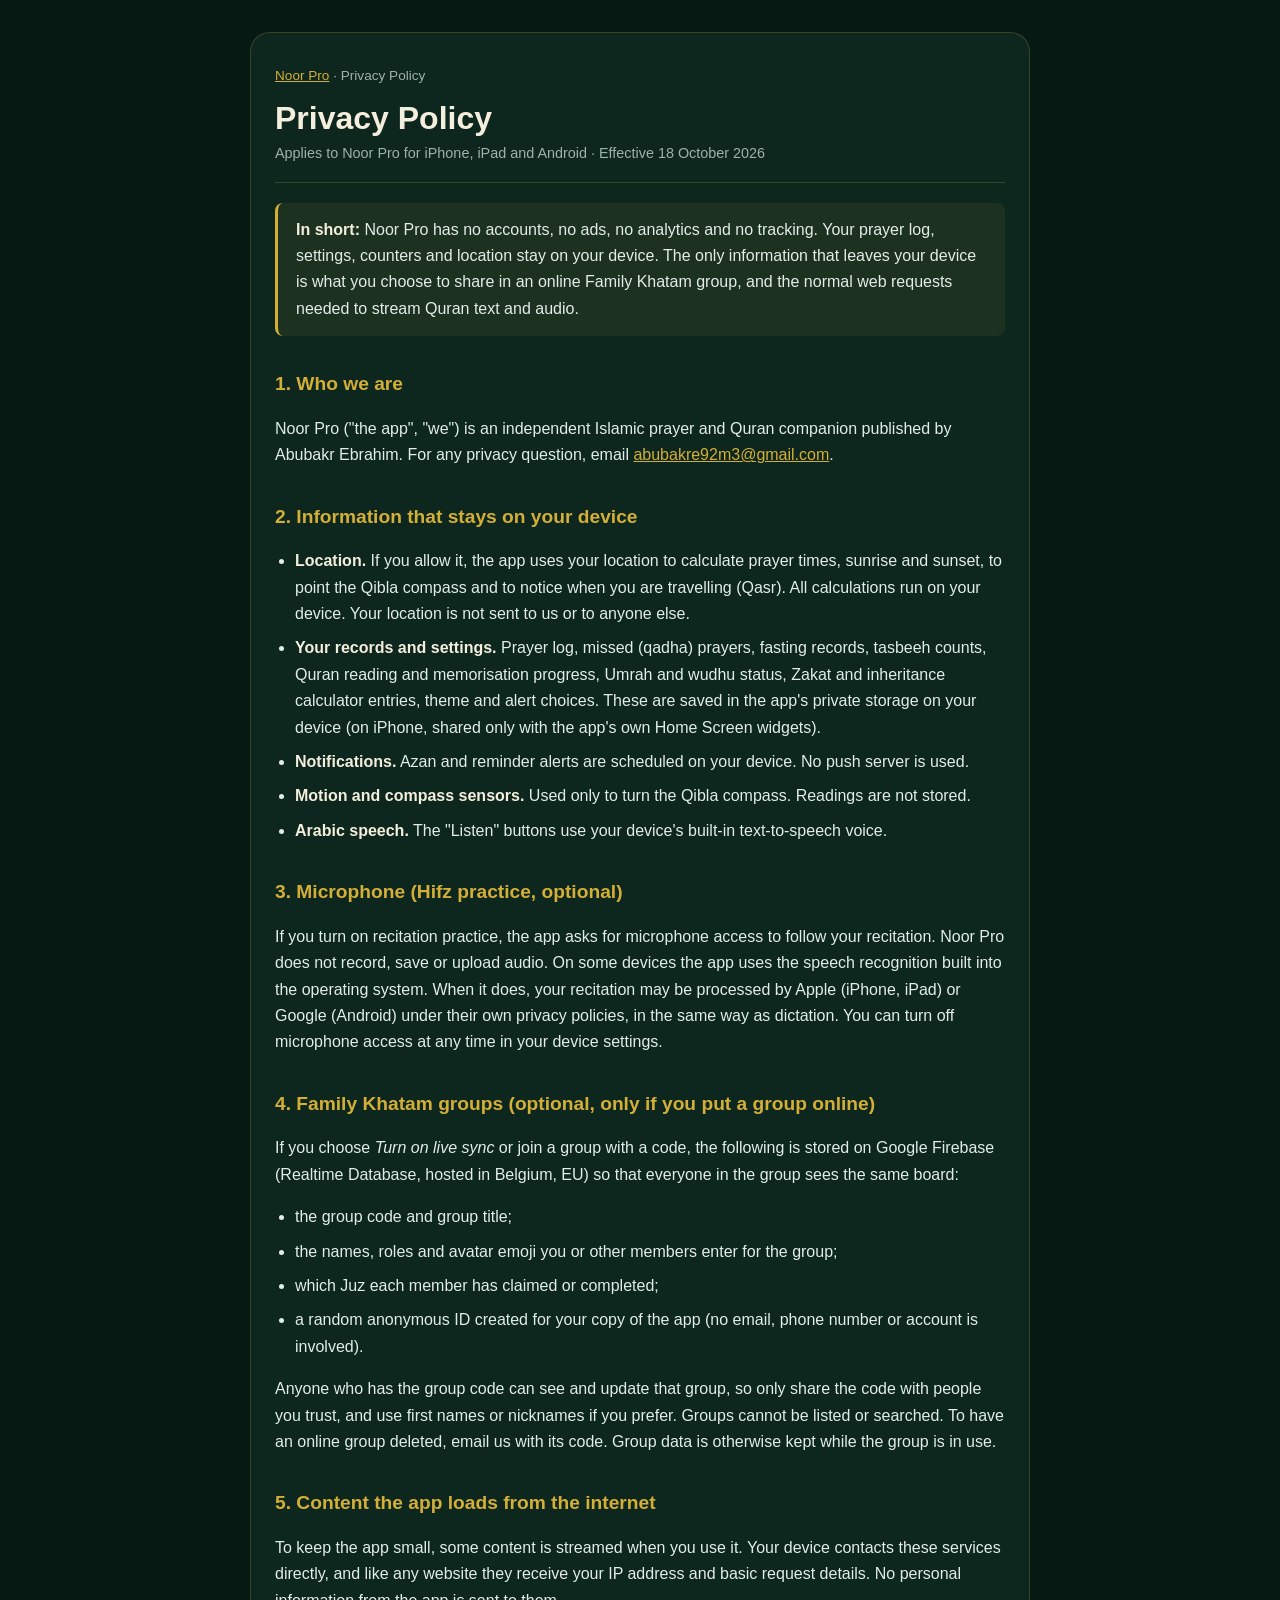
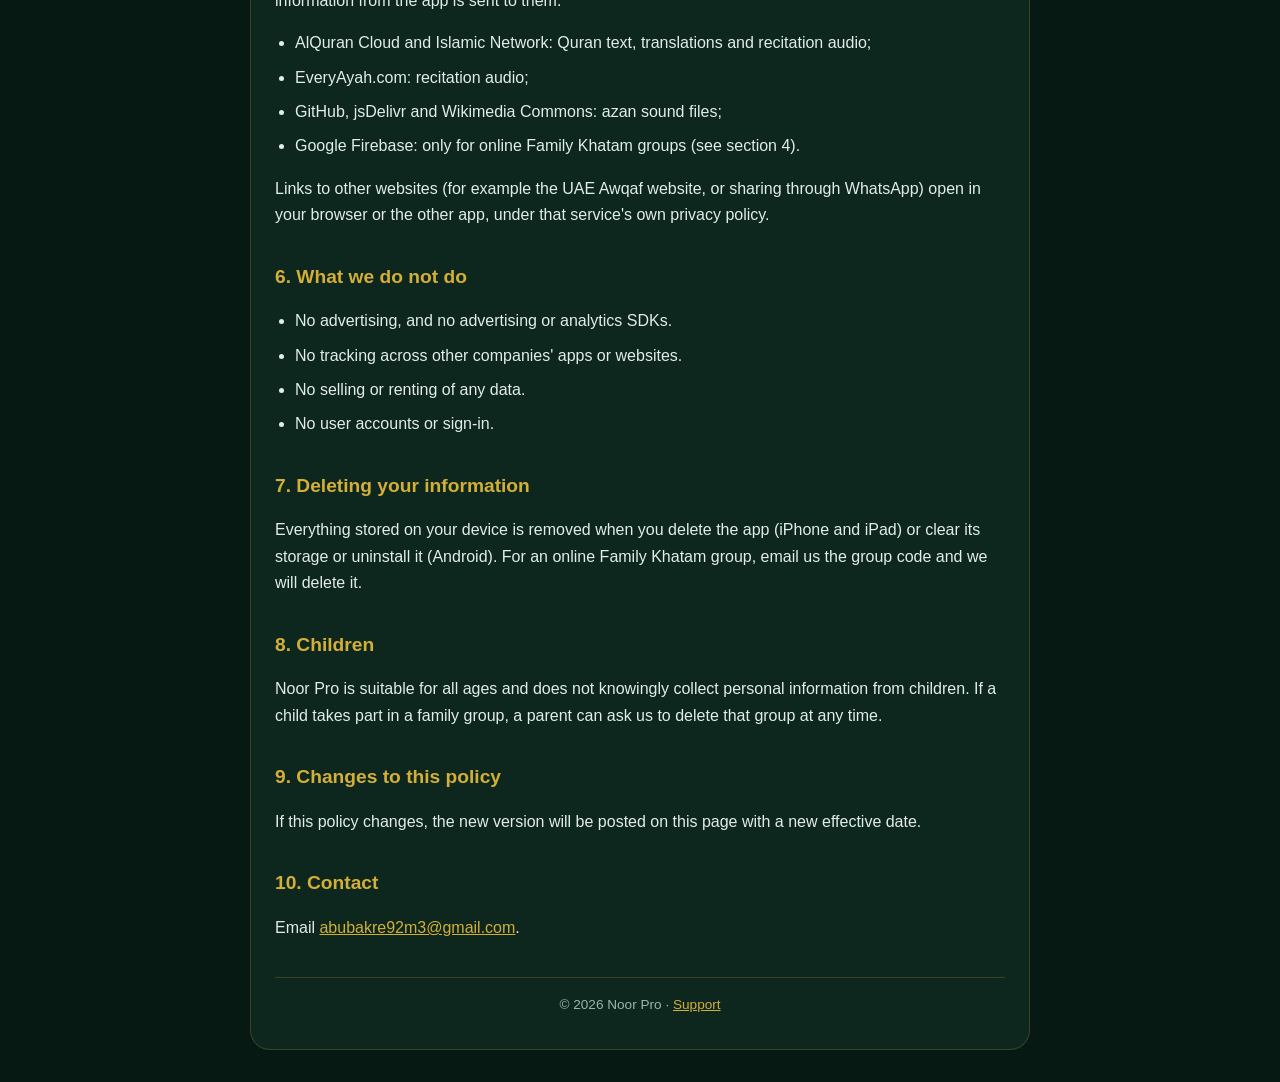
==== privacy.html @ ffade481 "Noor Pro support page and privacy policy" ====
<!DOCTYPE html>
<html lang="en">
<head>
  <meta charset="UTF-8">
  <meta name="viewport" content="width=device-width, initial-scale=1.0">
  <title>Privacy Policy · Noor Pro</title>
  <meta name="description" content="How the Noor Pro app for iPhone, iPad and Android handles your information.">
  <link rel="stylesheet" href="style.css">
</head>
<body>
  <main class="container">
    <p class="crumbs"><a href="./">Noor Pro</a> · Privacy Policy</p>
    <h1>Privacy Policy</h1>
    <p class="meta">Applies to Noor Pro for iPhone, iPad and Android · Effective 18 October 2026</p>

    <div class="highlight">
      <strong>In short:</strong> Noor Pro has no accounts, no ads, no analytics and no tracking. Your prayer log, settings,
      counters and location stay on your device. The only information that leaves your device is what you choose to
      share in an online Family Khatam group, and the normal web requests needed to stream Quran text and audio.
    </div>

    <h2>1. Who we are</h2>
    <p>Noor Pro ("the app", "we") is an independent Islamic prayer and Quran companion published by Abubakr Ebrahim.
      For any privacy question, email <a href="mailto:abubakre92m3@gmail.com">abubakre92m3@gmail.com</a>.</p>

    <h2>2. Information that stays on your device</h2>
    <ul>
      <li><strong>Location.</strong> If you allow it, the app uses your location to calculate prayer times, sunrise and
        sunset, to point the Qibla compass and to notice when you are travelling (Qasr). All calculations run on your
        device. Your location is not sent to us or to anyone else.</li>
      <li><strong>Your records and settings.</strong> Prayer log, missed (qadha) prayers, fasting records, tasbeeh counts,
        Quran reading and memorisation progress, Umrah and wudhu status, Zakat and inheritance calculator entries, theme
        and alert choices. These are saved in the app's private storage on your device (on iPhone, shared only with the
        app's own Home Screen widgets).</li>
      <li><strong>Notifications.</strong> Azan and reminder alerts are scheduled on your device. No push server is used.</li>
      <li><strong>Motion and compass sensors.</strong> Used only to turn the Qibla compass. Readings are not stored.</li>
      <li><strong>Arabic speech.</strong> The "Listen" buttons use your device's built-in text-to-speech voice.</li>
    </ul>

    <h2>3. Microphone (Hifz practice, optional)</h2>
    <p>If you turn on recitation practice, the app asks for microphone access to follow your recitation. Noor Pro does not
      record, save or upload audio. On some devices the app uses the speech recognition built into the operating system.
      When it does, your recitation may be processed by Apple (iPhone, iPad) or Google (Android) under their own privacy
      policies, in the same way as dictation. You can turn off microphone access at any time in your device settings.</p>

    <h2>4. Family Khatam groups (optional, only if you put a group online)</h2>
    <p>If you choose <em>Turn on live sync</em> or join a group with a code, the following is stored on Google Firebase
      (Realtime Database, hosted in Belgium, EU) so that everyone in the group sees the same board:</p>
    <ul>
      <li>the group code and group title;</li>
      <li>the names, roles and avatar emoji you or other members enter for the group;</li>
      <li>which Juz each member has claimed or completed;</li>
      <li>a random anonymous ID created for your copy of the app (no email, phone number or account is involved).</li>
    </ul>
    <p>Anyone who has the group code can see and update that group, so only share the code with people you trust, and use
      first names or nicknames if you prefer. Groups cannot be listed or searched. To have an online group deleted,
      email us with its code. Group data is otherwise kept while the group is in use.</p>

    <h2>5. Content the app loads from the internet</h2>
    <p>To keep the app small, some content is streamed when you use it. Your device contacts these services directly, and
      like any website they receive your IP address and basic request details. No personal information from the app is
      sent to them.</p>
    <ul>
      <li>AlQuran Cloud and Islamic Network: Quran text, translations and recitation audio;</li>
      <li>EveryAyah.com: recitation audio;</li>
      <li>GitHub, jsDelivr and Wikimedia Commons: azan sound files;</li>
      <li>Google Firebase: only for online Family Khatam groups (see section 4).</li>
    </ul>
    <p>Links to other websites (for example the UAE Awqaf website, or sharing through WhatsApp) open in your browser or the
      other app, under that service's own privacy policy.</p>

    <h2>6. What we do not do</h2>
    <ul>
      <li>No advertising, and no advertising or analytics SDKs.</li>
      <li>No tracking across other companies' apps or websites.</li>
      <li>No selling or renting of any data.</li>
      <li>No user accounts or sign-in.</li>
    </ul>

    <h2>7. Deleting your information</h2>
    <p>Everything stored on your device is removed when you delete the app (iPhone and iPad) or clear its storage or
      uninstall it (Android). For an online Family Khatam group, email us the group code and we will delete it.</p>

    <h2>8. Children</h2>
    <p>Noor Pro is suitable for all ages and does not knowingly collect personal information from children. If a child
      takes part in a family group, a parent can ask us to delete that group at any time.</p>

    <h2>9. Changes to this policy</h2>
    <p>If this policy changes, the new version will be posted on this page with a new effective date.</p>

    <h2>10. Contact</h2>
    <p>Email <a href="mailto:abubakre92m3@gmail.com">abubakre92m3@gmail.com</a>.</p>

    <footer>© 2026 Noor Pro · <a href="./">Support</a></footer>
  </main>
</body>
</html>
---- style.css ----
:root { --bg: #071913; --card: #0d261e; --text: #e2ede8; --muted: #9eb3a9; --gold: #d4af37; --cream: #f4eedd; --line: rgba(212,175,55,.22); }
* { box-sizing: border-box; }
html { -webkit-text-size-adjust: 100%; }
body { margin: 0; padding: 32px 16px; background: var(--bg); color: var(--text);
  font: 16px/1.65 -apple-system, BlinkMacSystemFont, "Segoe UI", Roboto, Helvetica, Arial, sans-serif; }
.container { max-width: 780px; margin: 0 auto; background: var(--card); border: 1px solid var(--line); border-radius: 20px; padding: 32px 24px; }
h1 { margin: 0 0 4px; color: var(--cream); font-size: 2rem; line-height: 1.2; }
h2 { margin: 32px 0 10px; color: var(--gold); font-size: 1.2rem; }
h3 { margin: 20px 0 6px; color: var(--cream); font-size: 1rem; }
p, li { color: var(--text); }
ul { padding-left: 20px; }
li { margin-bottom: 8px; }
a { color: var(--gold); }
strong { color: var(--cream); }
.meta { color: var(--muted); margin: 0 0 20px; padding-bottom: 16px; border-bottom: 1px solid var(--line); font-size: .9rem; }
.crumbs { color: var(--muted); font-size: .85rem; margin: 0 0 12px; }
.highlight { background: rgba(212,175,55,.08); border-left: 3px solid var(--gold); padding: 14px 18px; border-radius: 8px; margin: 20px 0; }
footer { margin-top: 36px; padding-top: 16px; border-top: 1px solid var(--line); color: var(--muted); font-size: .85rem; text-align: center; }
@media (max-width: 480px) { .container { padding: 24px 16px; } h1 { font-size: 1.6rem; } }
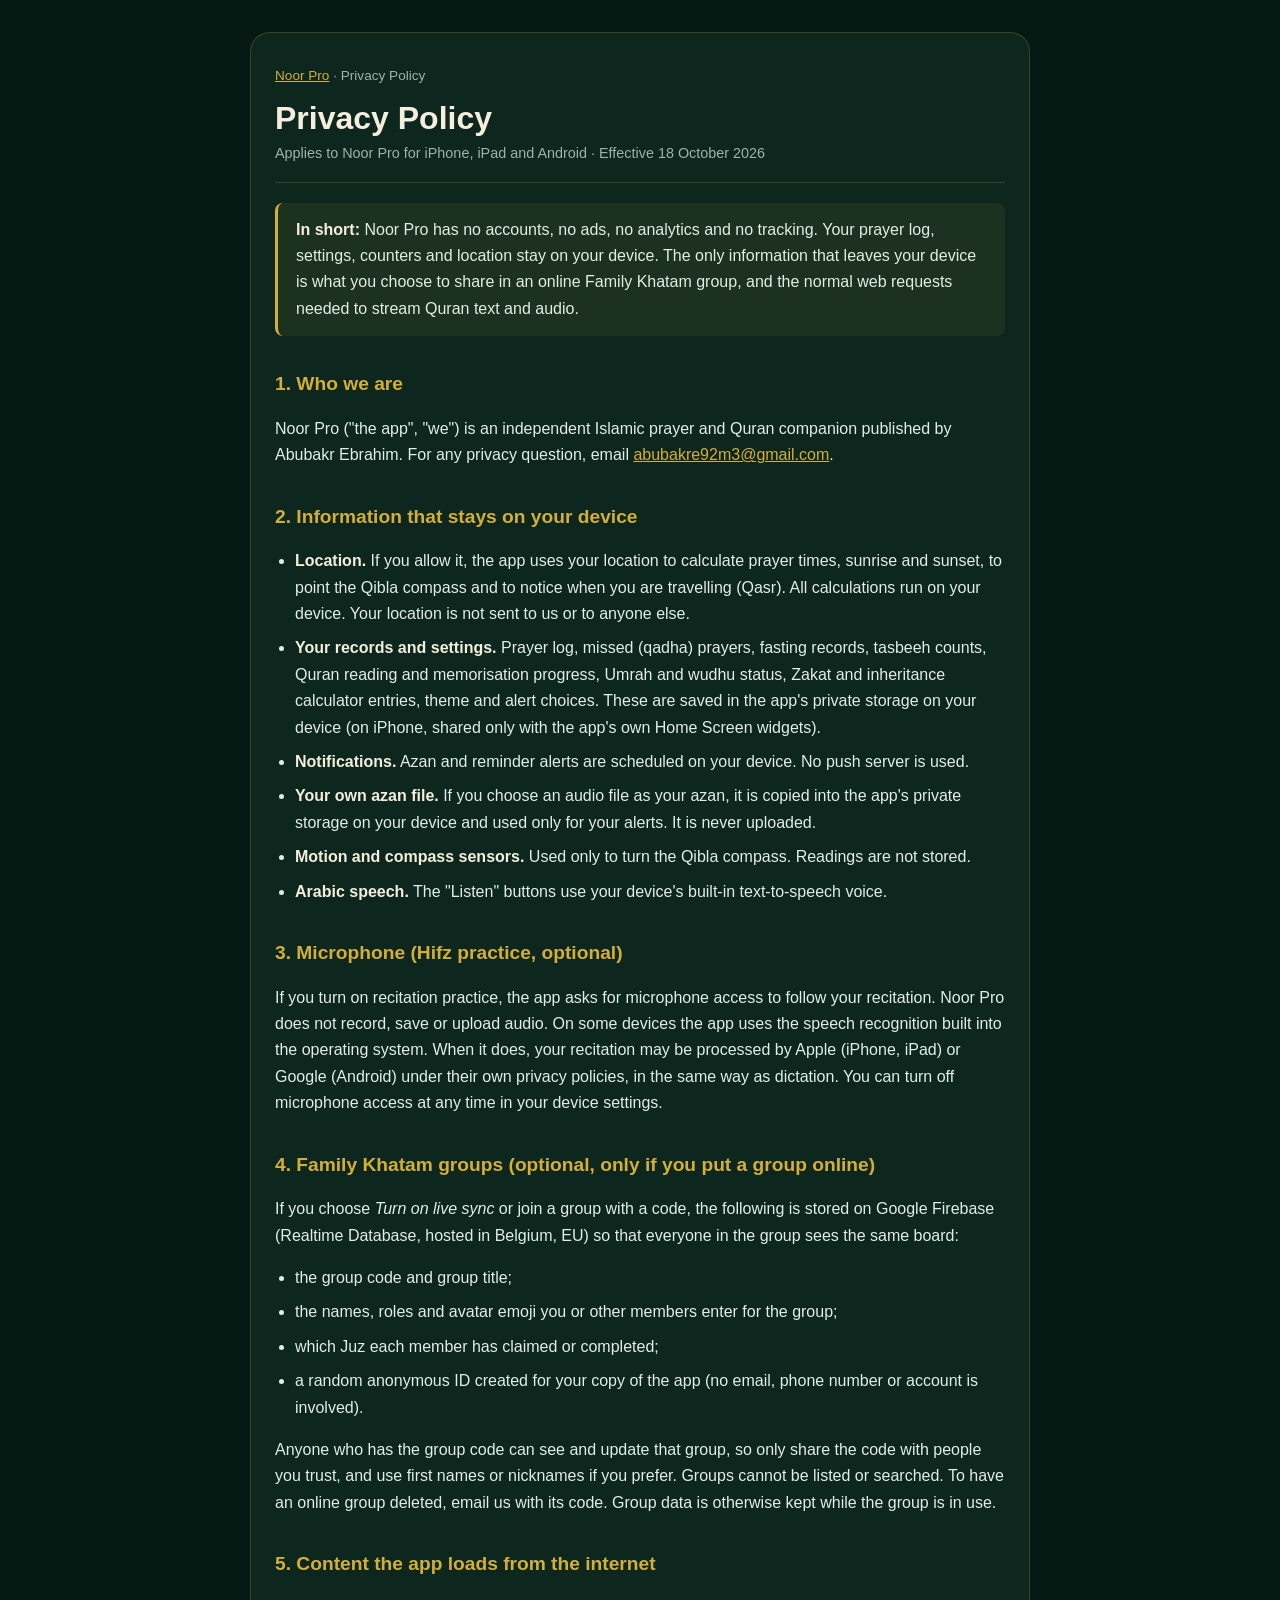
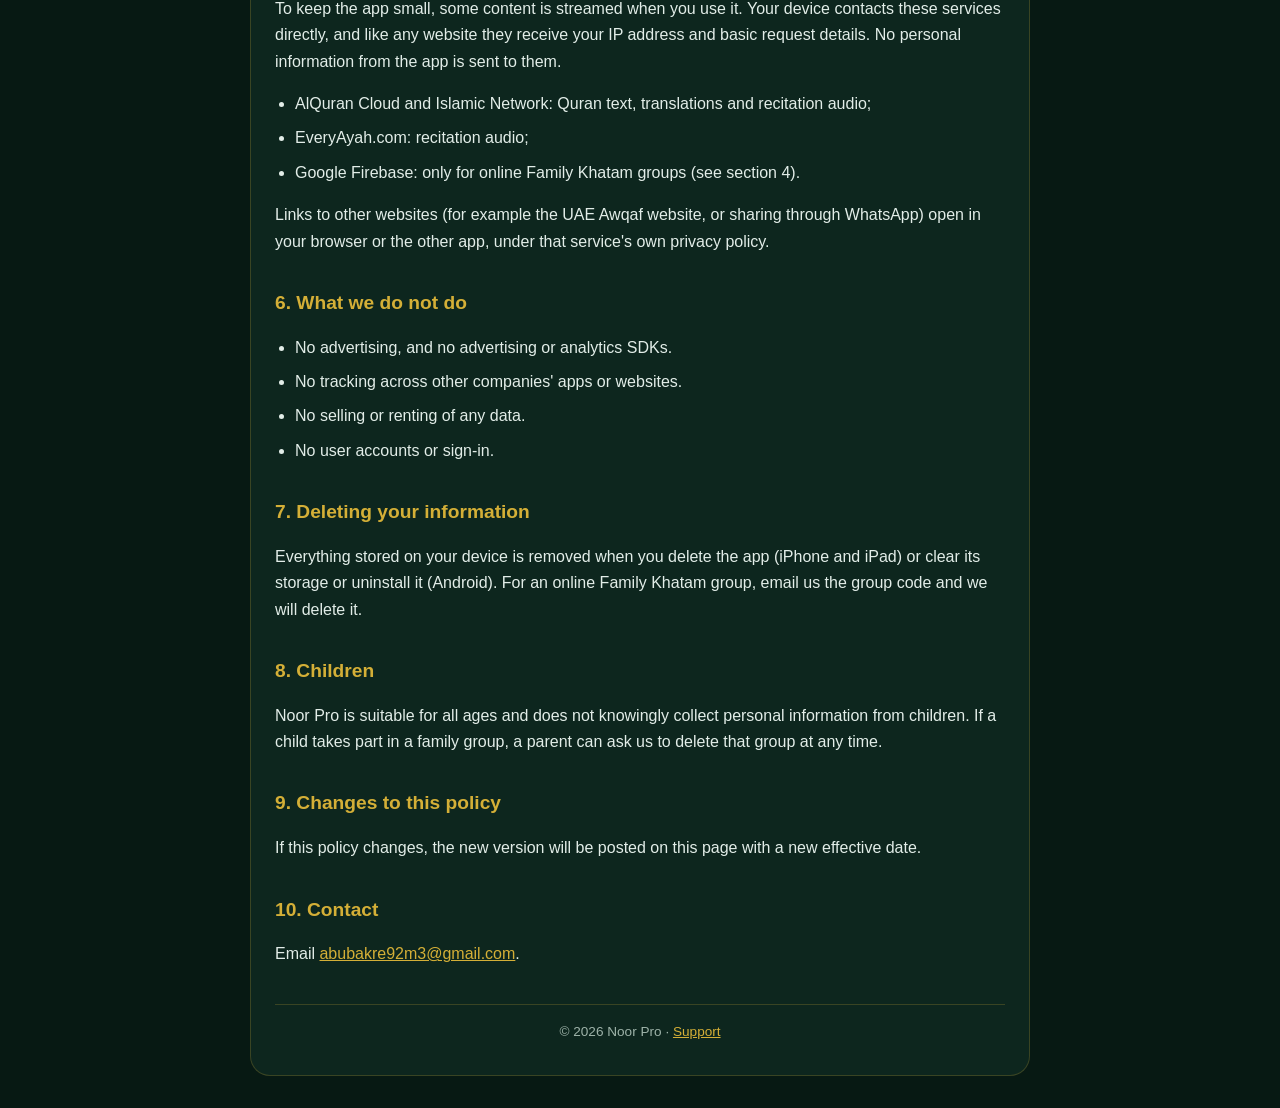
==== commit e2e03034: "Built-in azan voices and your own azan file" ====
--- a/privacy.html
+++ b/privacy.html
@@ -33,6 +33,8 @@
         and alert choices. These are saved in the app's private storage on your device (on iPhone, shared only with the
         app's own Home Screen widgets).</li>
       <li><strong>Notifications.</strong> Azan and reminder alerts are scheduled on your device. No push server is used.</li>
+      <li><strong>Your own azan file.</strong> If you choose an audio file as your azan, it is copied into the app's private
+        storage on your device and used only for your alerts. It is never uploaded.</li>
       <li><strong>Motion and compass sensors.</strong> Used only to turn the Qibla compass. Readings are not stored.</li>
       <li><strong>Arabic speech.</strong> The "Listen" buttons use your device's built-in text-to-speech voice.</li>
     </ul>
@@ -63,7 +65,6 @@
     <ul>
       <li>AlQuran Cloud and Islamic Network: Quran text, translations and recitation audio;</li>
       <li>EveryAyah.com: recitation audio;</li>
-      <li>GitHub, jsDelivr and Wikimedia Commons: azan sound files;</li>
       <li>Google Firebase: only for online Family Khatam groups (see section 4).</li>
     </ul>
     <p>Links to other websites (for example the UAE Awqaf website, or sharing through WhatsApp) open in your browser or the
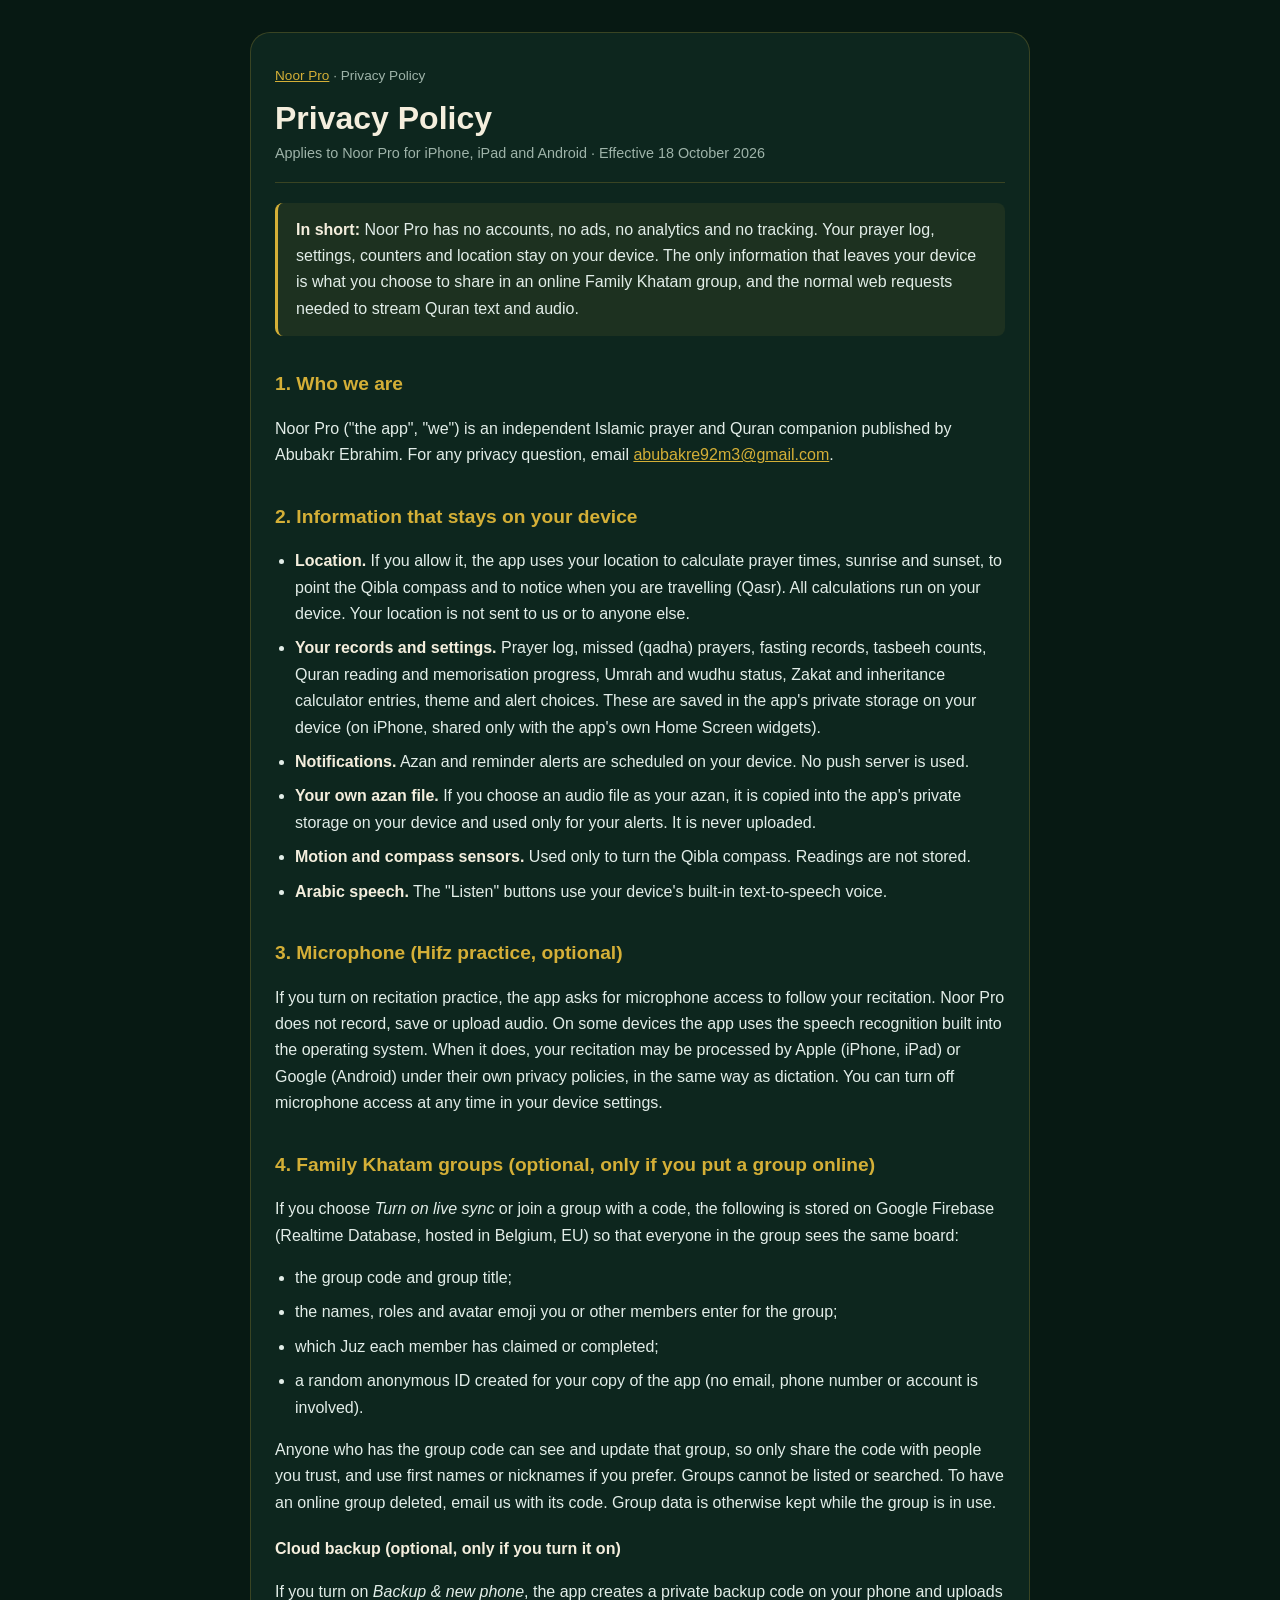
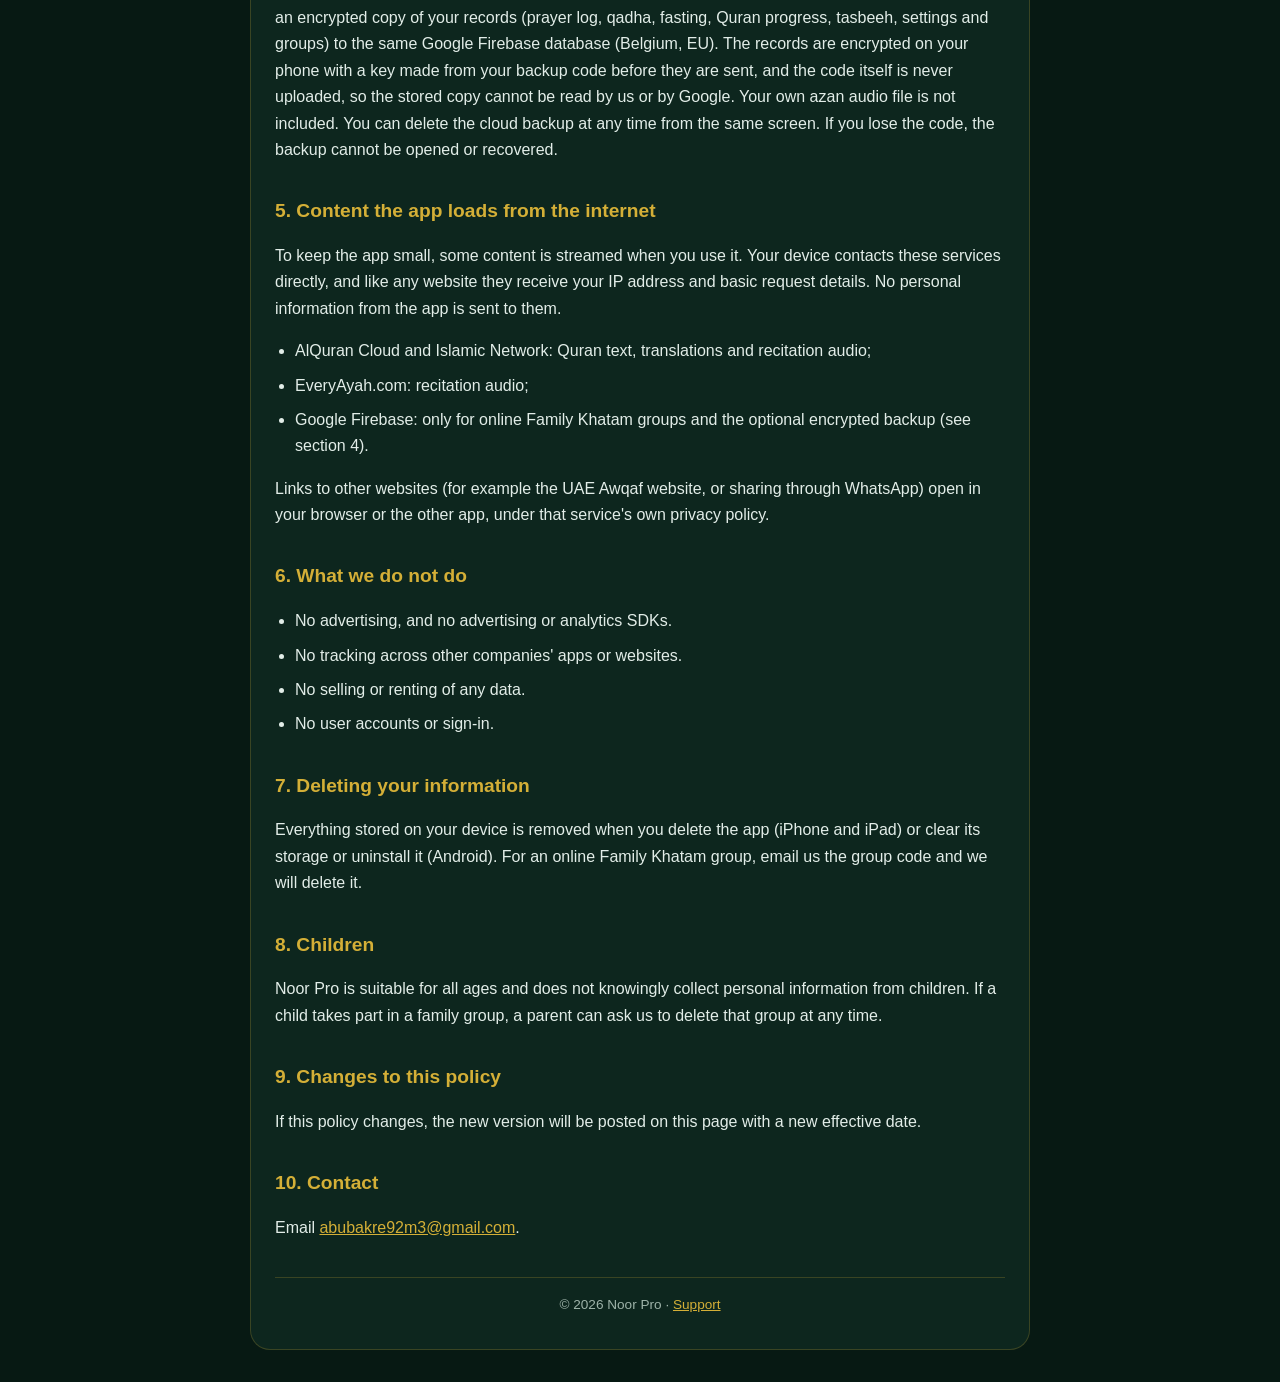
==== commit 8ed853b9: "Built-in azan voices and your own azan file" ====
--- a/privacy.html
+++ b/privacy.html
@@ -58,6 +58,14 @@
       first names or nicknames if you prefer. Groups cannot be listed or searched. To have an online group deleted,
       email us with its code. Group data is otherwise kept while the group is in use.</p>
 
+    <h3>Cloud backup (optional, only if you turn it on)</h3>
+    <p>If you turn on <em>Backup &amp; new phone</em>, the app creates a private backup code on your phone and uploads an
+      encrypted copy of your records (prayer log, qadha, fasting, Quran progress, tasbeeh, settings and groups) to the same
+      Google Firebase database (Belgium, EU). The records are encrypted on your phone with a key made from your backup code
+      before they are sent, and the code itself is never uploaded, so the stored copy cannot be read by us or by Google.
+      Your own azan audio file is not included. You can delete the cloud backup at any time from the same screen. If you
+      lose the code, the backup cannot be opened or recovered.</p>
+
     <h2>5. Content the app loads from the internet</h2>
     <p>To keep the app small, some content is streamed when you use it. Your device contacts these services directly, and
       like any website they receive your IP address and basic request details. No personal information from the app is
@@ -65,7 +73,7 @@
     <ul>
       <li>AlQuran Cloud and Islamic Network: Quran text, translations and recitation audio;</li>
       <li>EveryAyah.com: recitation audio;</li>
-      <li>Google Firebase: only for online Family Khatam groups (see section 4).</li>
+      <li>Google Firebase: only for online Family Khatam groups and the optional encrypted backup (see section 4).</li>
     </ul>
     <p>Links to other websites (for example the UAE Awqaf website, or sharing through WhatsApp) open in your browser or the
       other app, under that service's own privacy policy.</p>
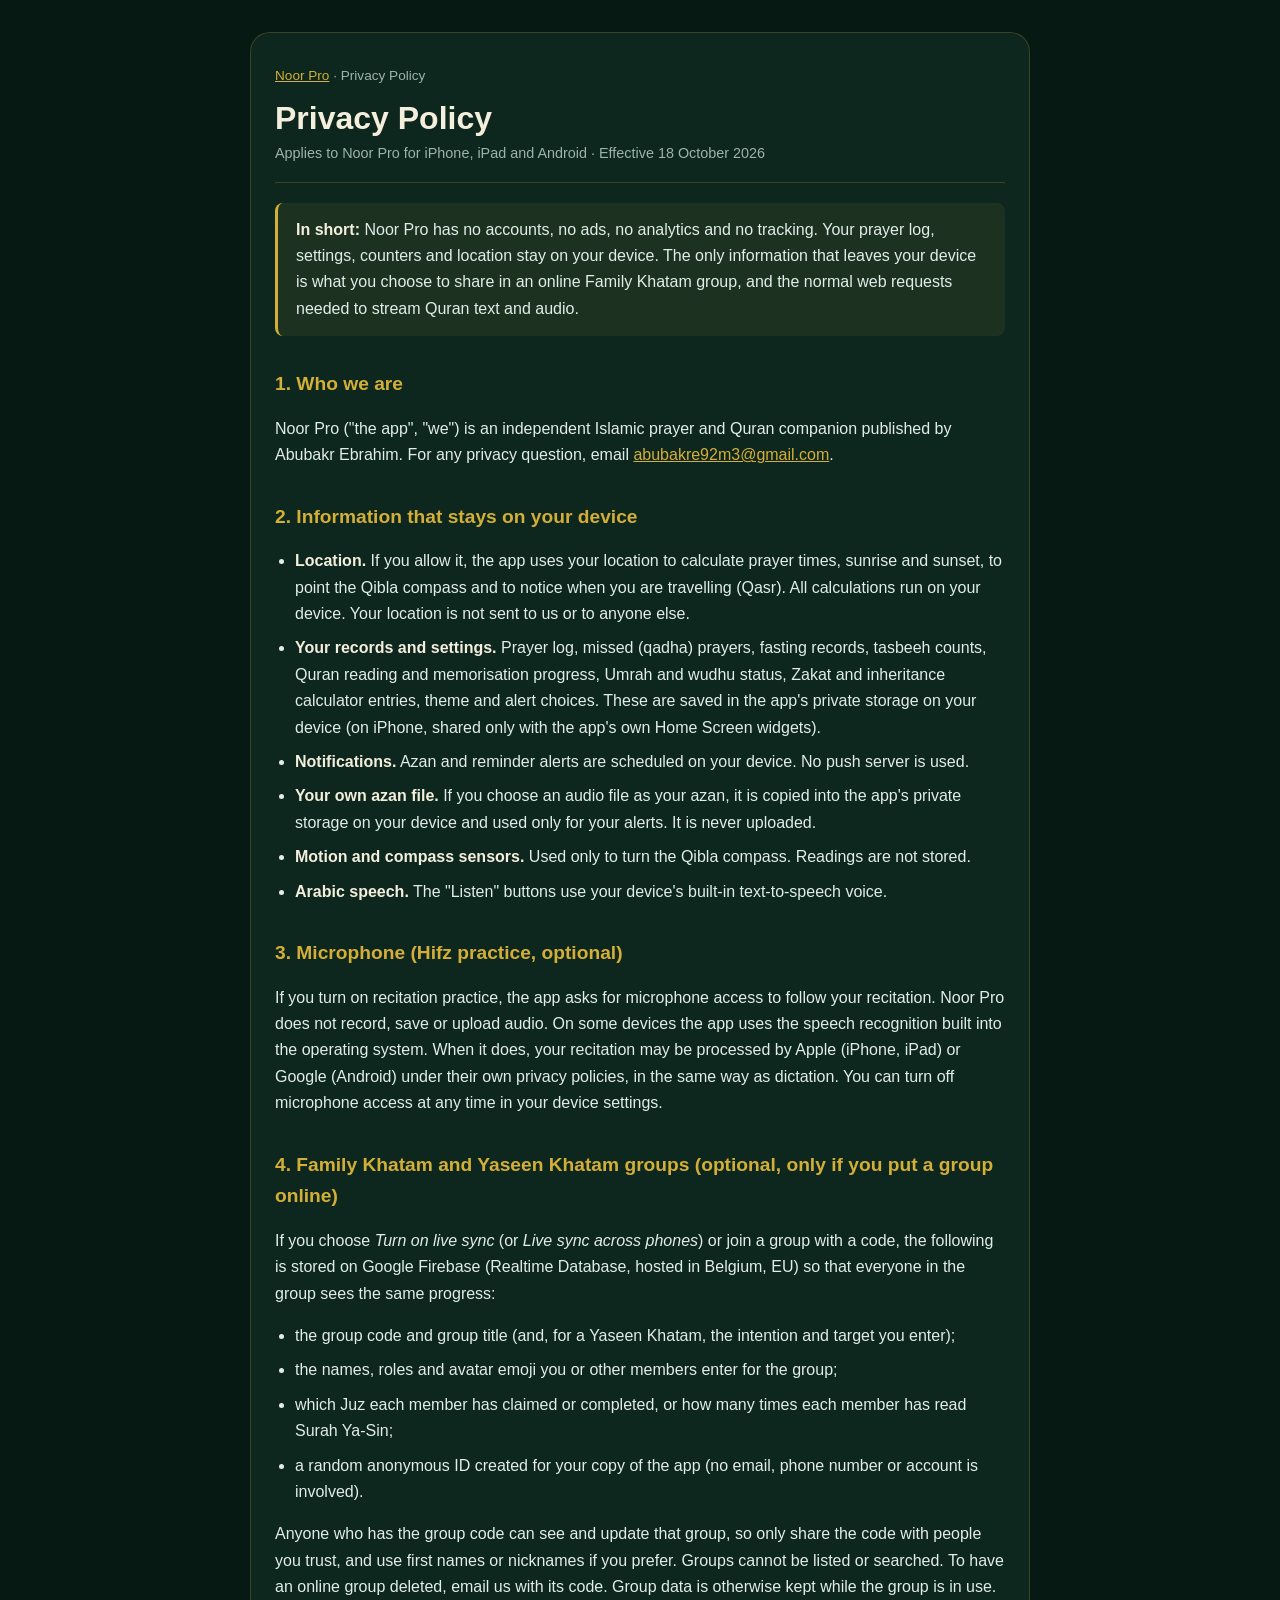
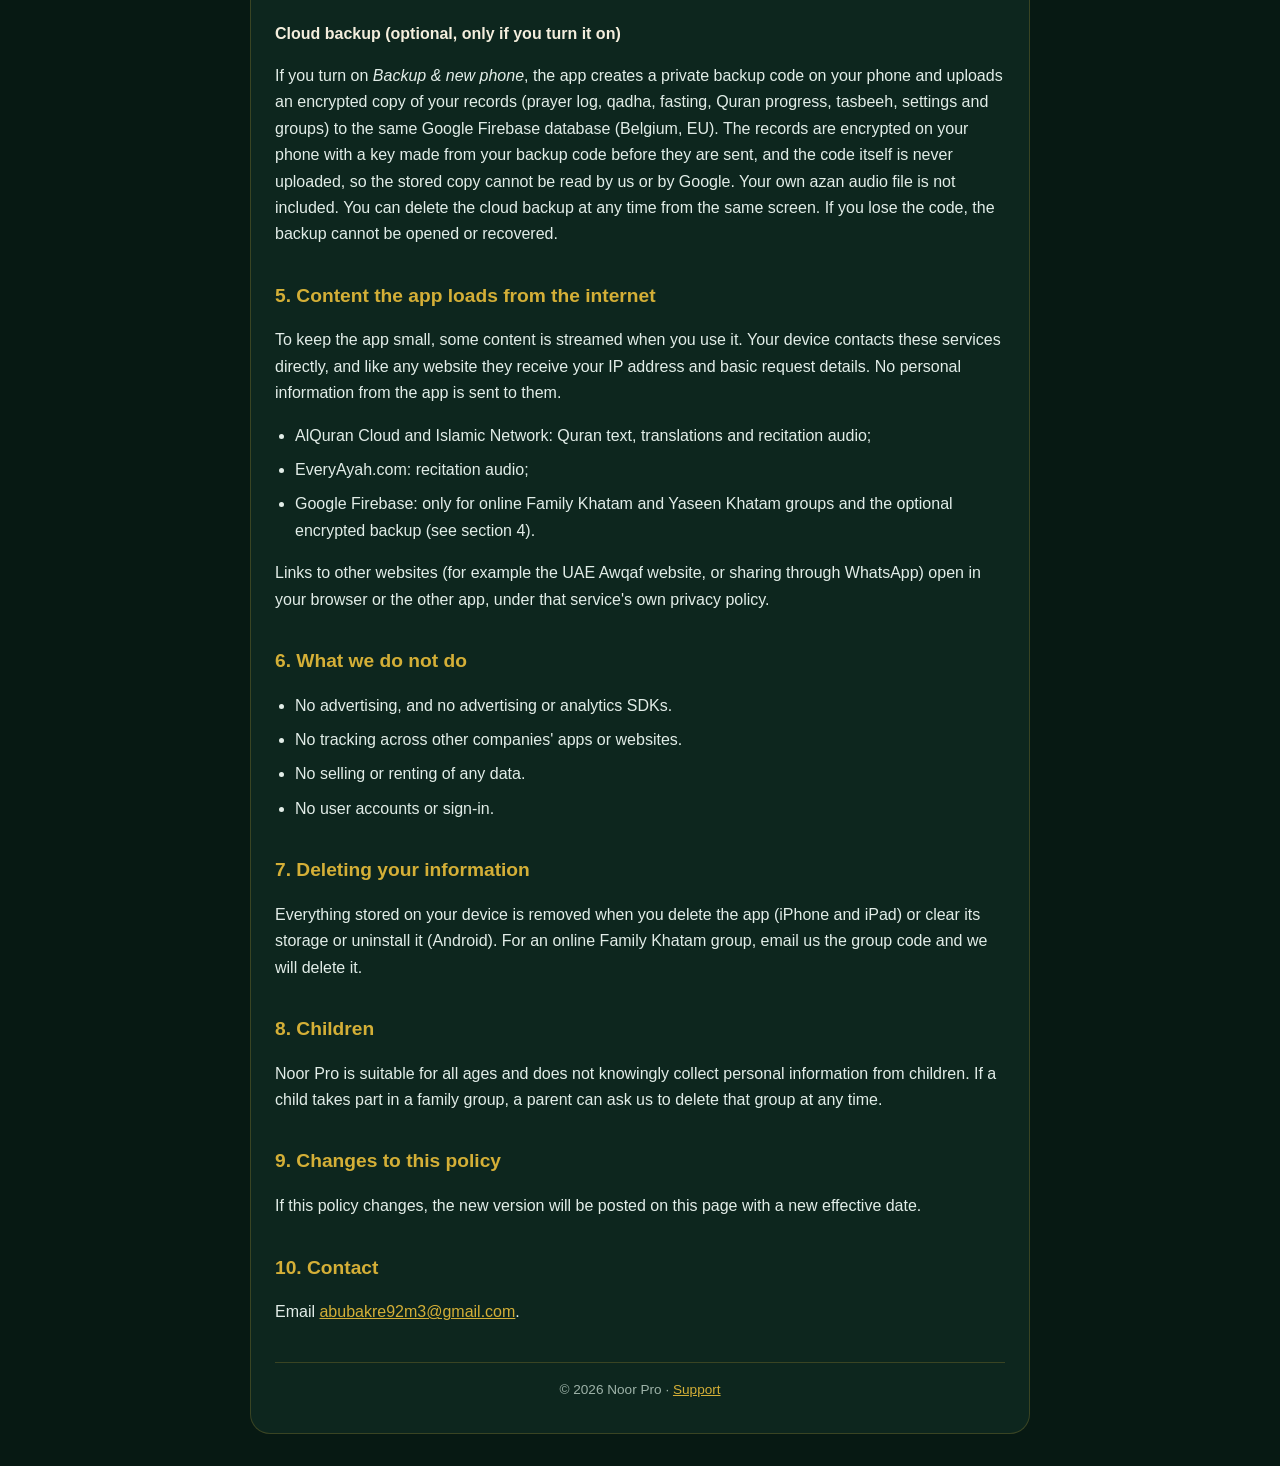
==== commit 32c6eb72: "Privacy policy: Yaseen Khatam groups" ====
--- a/privacy.html
+++ b/privacy.html
@@ -45,13 +45,14 @@
       When it does, your recitation may be processed by Apple (iPhone, iPad) or Google (Android) under their own privacy
       policies, in the same way as dictation. You can turn off microphone access at any time in your device settings.</p>
 
-    <h2>4. Family Khatam groups (optional, only if you put a group online)</h2>
-    <p>If you choose <em>Turn on live sync</em> or join a group with a code, the following is stored on Google Firebase
-      (Realtime Database, hosted in Belgium, EU) so that everyone in the group sees the same board:</p>
+    <h2>4. Family Khatam and Yaseen Khatam groups (optional, only if you put a group online)</h2>
+    <p>If you choose <em>Turn on live sync</em> (or <em>Live sync across phones</em>) or join a group with a code, the
+      following is stored on Google Firebase (Realtime Database, hosted in Belgium, EU) so that everyone in the group sees
+      the same progress:</p>
     <ul>
-      <li>the group code and group title;</li>
+      <li>the group code and group title (and, for a Yaseen Khatam, the intention and target you enter);</li>
       <li>the names, roles and avatar emoji you or other members enter for the group;</li>
-      <li>which Juz each member has claimed or completed;</li>
+      <li>which Juz each member has claimed or completed, or how many times each member has read Surah Ya-Sin;</li>
       <li>a random anonymous ID created for your copy of the app (no email, phone number or account is involved).</li>
     </ul>
     <p>Anyone who has the group code can see and update that group, so only share the code with people you trust, and use
@@ -73,7 +74,7 @@
     <ul>
       <li>AlQuran Cloud and Islamic Network: Quran text, translations and recitation audio;</li>
       <li>EveryAyah.com: recitation audio;</li>
-      <li>Google Firebase: only for online Family Khatam groups and the optional encrypted backup (see section 4).</li>
+      <li>Google Firebase: only for online Family Khatam and Yaseen Khatam groups and the optional encrypted backup (see section 4).</li>
     </ul>
     <p>Links to other websites (for example the UAE Awqaf website, or sharing through WhatsApp) open in your browser or the
       other app, under that service's own privacy policy.</p>
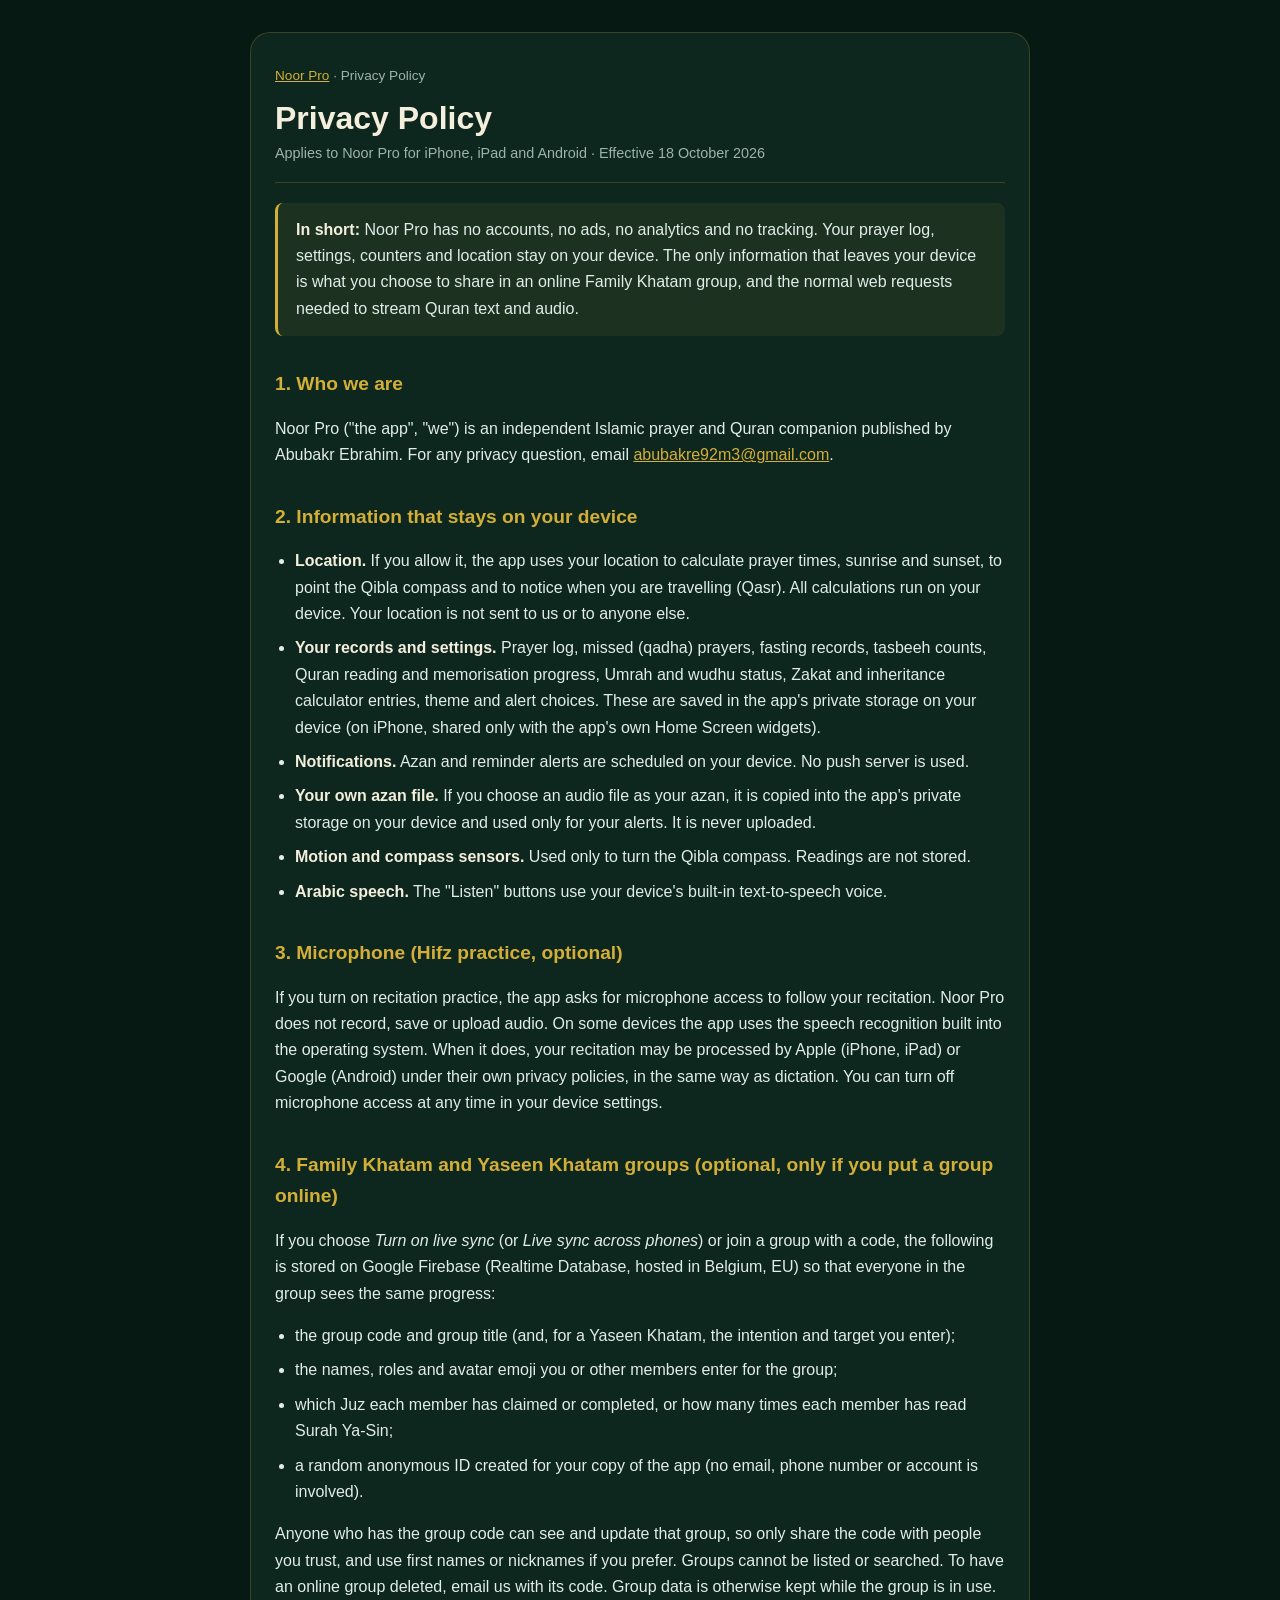
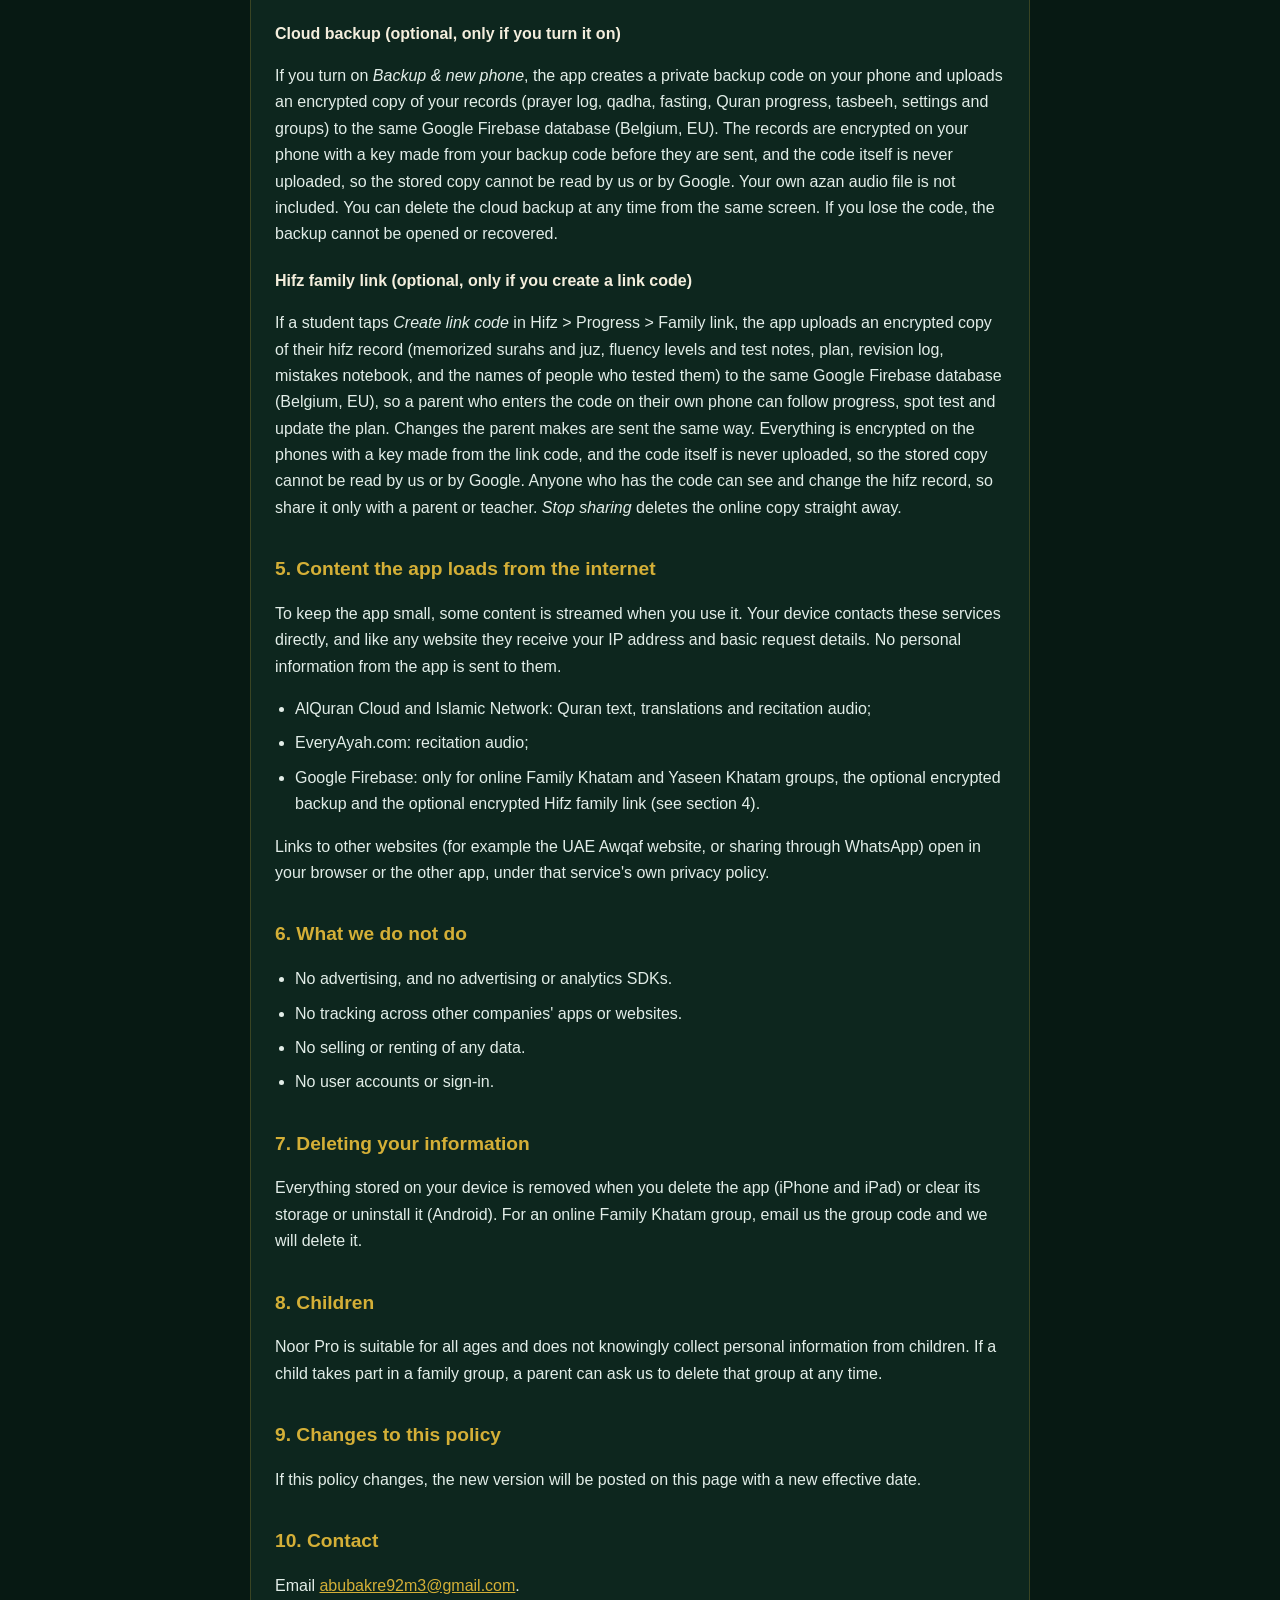
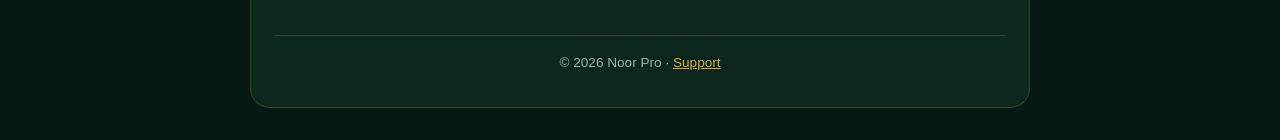
==== commit 409e365c: "Privacy policy: Hifz family link Co-Authored-By: Claude Opus 5.5 <noreply@anthropic.com>" ====
--- a/privacy.html
+++ b/privacy.html
@@ -67,6 +67,15 @@
       Your own azan audio file is not included. You can delete the cloud backup at any time from the same screen. If you
       lose the code, the backup cannot be opened or recovered.</p>
 
+    <h3>Hifz family link (optional, only if you create a link code)</h3>
+    <p>If a student taps <em>Create link code</em> in Hifz &gt; Progress &gt; Family link, the app uploads an encrypted copy
+      of their hifz record (memorized surahs and juz, fluency levels and test notes, plan, revision log, mistakes notebook,
+      and the names of people who tested them) to the same Google Firebase database (Belgium, EU), so a parent who enters
+      the code on their own phone can follow progress, spot test and update the plan. Changes the parent makes are sent the
+      same way. Everything is encrypted on the phones with a key made from the link code, and the code itself is never
+      uploaded, so the stored copy cannot be read by us or by Google. Anyone who has the code can see and change the hifz
+      record, so share it only with a parent or teacher. <em>Stop sharing</em> deletes the online copy straight away.</p>
+
     <h2>5. Content the app loads from the internet</h2>
     <p>To keep the app small, some content is streamed when you use it. Your device contacts these services directly, and
       like any website they receive your IP address and basic request details. No personal information from the app is
@@ -74,7 +83,7 @@
     <ul>
       <li>AlQuran Cloud and Islamic Network: Quran text, translations and recitation audio;</li>
       <li>EveryAyah.com: recitation audio;</li>
-      <li>Google Firebase: only for online Family Khatam and Yaseen Khatam groups and the optional encrypted backup (see section 4).</li>
+      <li>Google Firebase: only for online Family Khatam and Yaseen Khatam groups, the optional encrypted backup and the optional encrypted Hifz family link (see section 4).</li>
     </ul>
     <p>Links to other websites (for example the UAE Awqaf website, or sharing through WhatsApp) open in your browser or the
       other app, under that service's own privacy policy.</p>
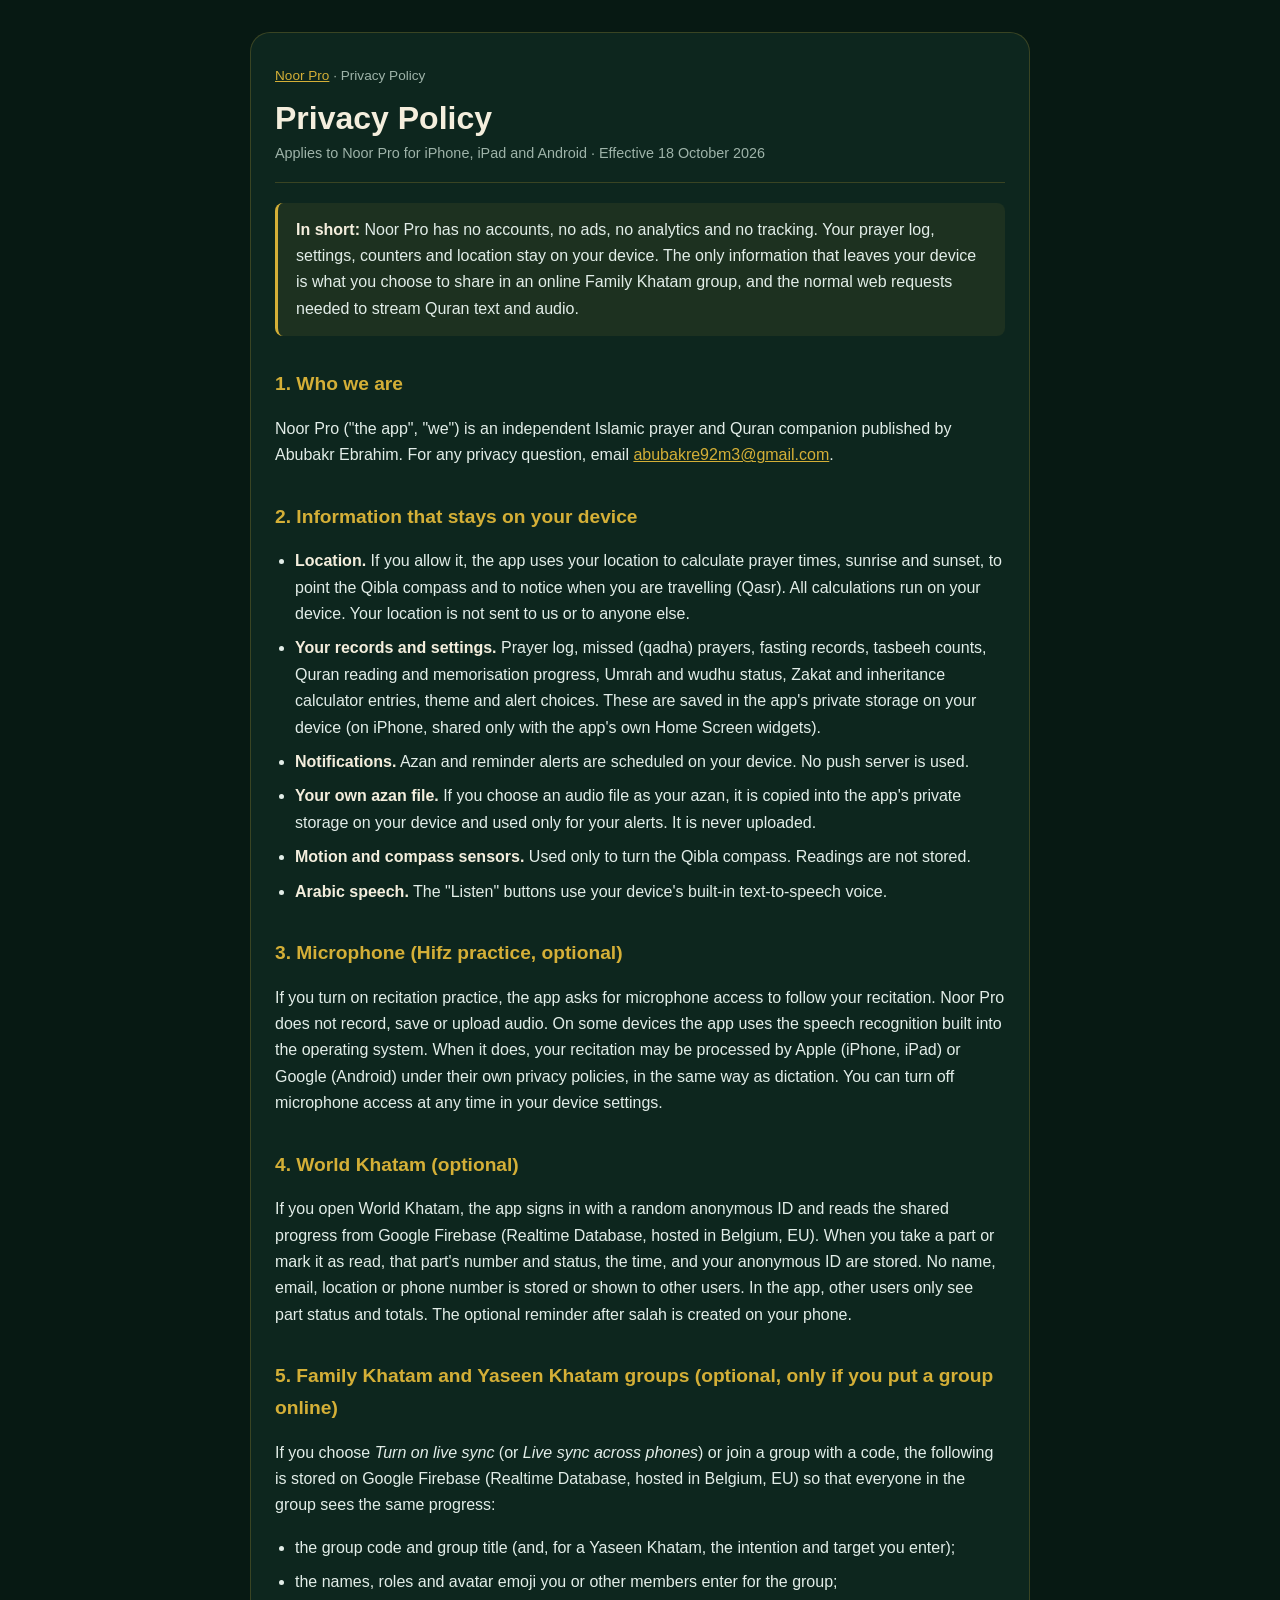
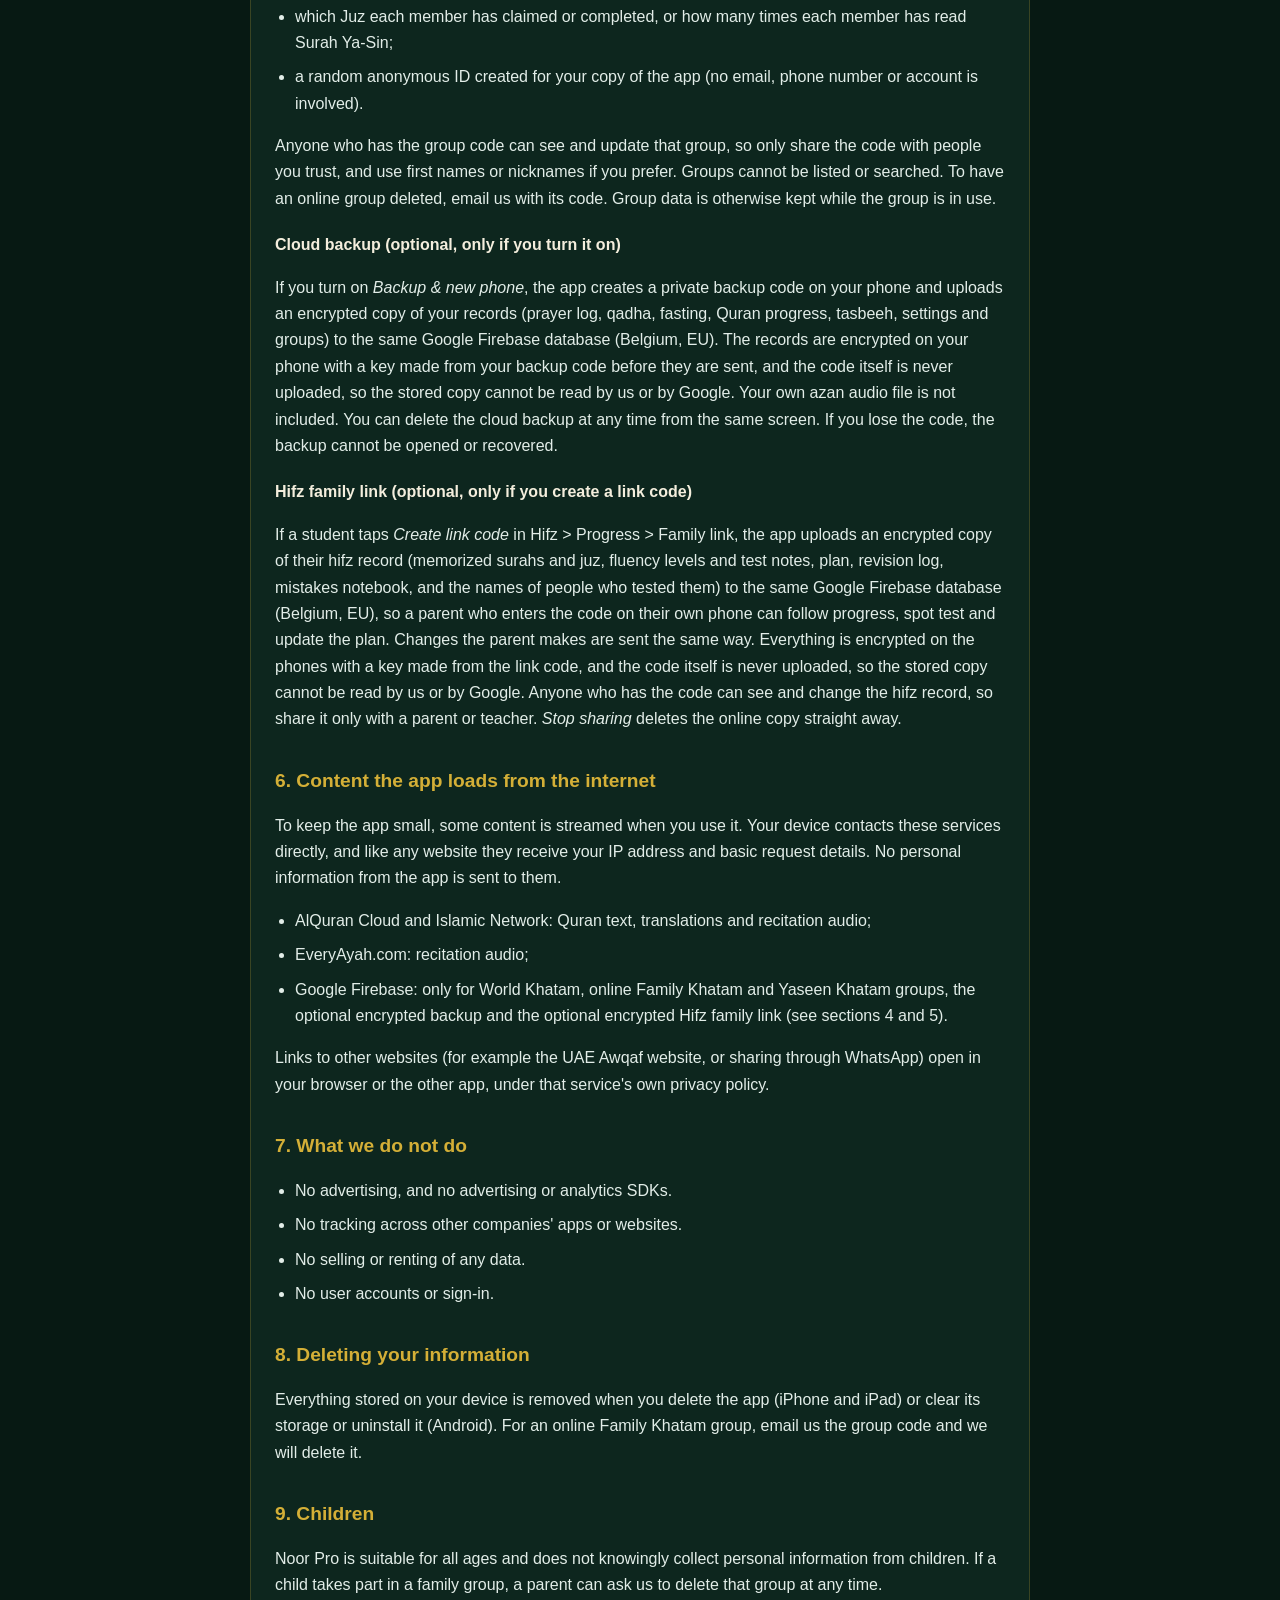
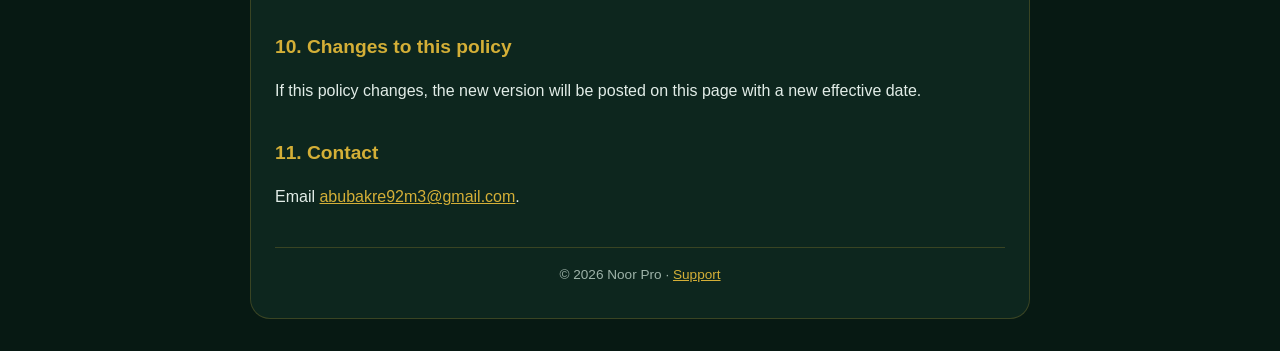
==== commit 183f83d8: "Privacy policy: World Khatam Co-Authored-By: Claude Opus 5.5 <noreply@anthropic.com>" ====
--- a/privacy.html
+++ b/privacy.html
@@ -45,7 +45,13 @@
       When it does, your recitation may be processed by Apple (iPhone, iPad) or Google (Android) under their own privacy
       policies, in the same way as dictation. You can turn off microphone access at any time in your device settings.</p>
 
-    <h2>4. Family Khatam and Yaseen Khatam groups (optional, only if you put a group online)</h2>
+    <h2>4. World Khatam (optional)</h2>
+    <p>If you open World Khatam, the app signs in with a random anonymous ID and reads the shared progress from Google Firebase
+      (Realtime Database, hosted in Belgium, EU). When you take a part or mark it as read, that part's number and status, the time,
+      and your anonymous ID are stored. No name, email, location or phone number is stored or shown to other users. In the app, other
+      users only see part status and totals. The optional reminder after salah is created on your phone.</p>
+
+    <h2>5. Family Khatam and Yaseen Khatam groups (optional, only if you put a group online)</h2>
     <p>If you choose <em>Turn on live sync</em> (or <em>Live sync across phones</em>) or join a group with a code, the
       following is stored on Google Firebase (Realtime Database, hosted in Belgium, EU) so that everyone in the group sees
       the same progress:</p>
@@ -76,19 +82,19 @@
       uploaded, so the stored copy cannot be read by us or by Google. Anyone who has the code can see and change the hifz
       record, so share it only with a parent or teacher. <em>Stop sharing</em> deletes the online copy straight away.</p>
 
-    <h2>5. Content the app loads from the internet</h2>
+    <h2>6. Content the app loads from the internet</h2>
     <p>To keep the app small, some content is streamed when you use it. Your device contacts these services directly, and
       like any website they receive your IP address and basic request details. No personal information from the app is
       sent to them.</p>
     <ul>
       <li>AlQuran Cloud and Islamic Network: Quran text, translations and recitation audio;</li>
       <li>EveryAyah.com: recitation audio;</li>
-      <li>Google Firebase: only for online Family Khatam and Yaseen Khatam groups, the optional encrypted backup and the optional encrypted Hifz family link (see section 4).</li>
+      <li>Google Firebase: only for World Khatam, online Family Khatam and Yaseen Khatam groups, the optional encrypted backup and the optional encrypted Hifz family link (see sections 4 and 5).</li>
     </ul>
     <p>Links to other websites (for example the UAE Awqaf website, or sharing through WhatsApp) open in your browser or the
       other app, under that service's own privacy policy.</p>
 
-    <h2>6. What we do not do</h2>
+    <h2>7. What we do not do</h2>
     <ul>
       <li>No advertising, and no advertising or analytics SDKs.</li>
       <li>No tracking across other companies' apps or websites.</li>
@@ -96,18 +102,18 @@
       <li>No user accounts or sign-in.</li>
     </ul>
 
-    <h2>7. Deleting your information</h2>
+    <h2>8. Deleting your information</h2>
     <p>Everything stored on your device is removed when you delete the app (iPhone and iPad) or clear its storage or
       uninstall it (Android). For an online Family Khatam group, email us the group code and we will delete it.</p>
 
-    <h2>8. Children</h2>
+    <h2>9. Children</h2>
     <p>Noor Pro is suitable for all ages and does not knowingly collect personal information from children. If a child
       takes part in a family group, a parent can ask us to delete that group at any time.</p>
 
-    <h2>9. Changes to this policy</h2>
+    <h2>10. Changes to this policy</h2>
     <p>If this policy changes, the new version will be posted on this page with a new effective date.</p>
 
-    <h2>10. Contact</h2>
+    <h2>11. Contact</h2>
     <p>Email <a href="mailto:abubakre92m3@gmail.com">abubakre92m3@gmail.com</a>.</p>
 
     <footer>© 2026 Noor Pro · <a href="./">Support</a></footer>
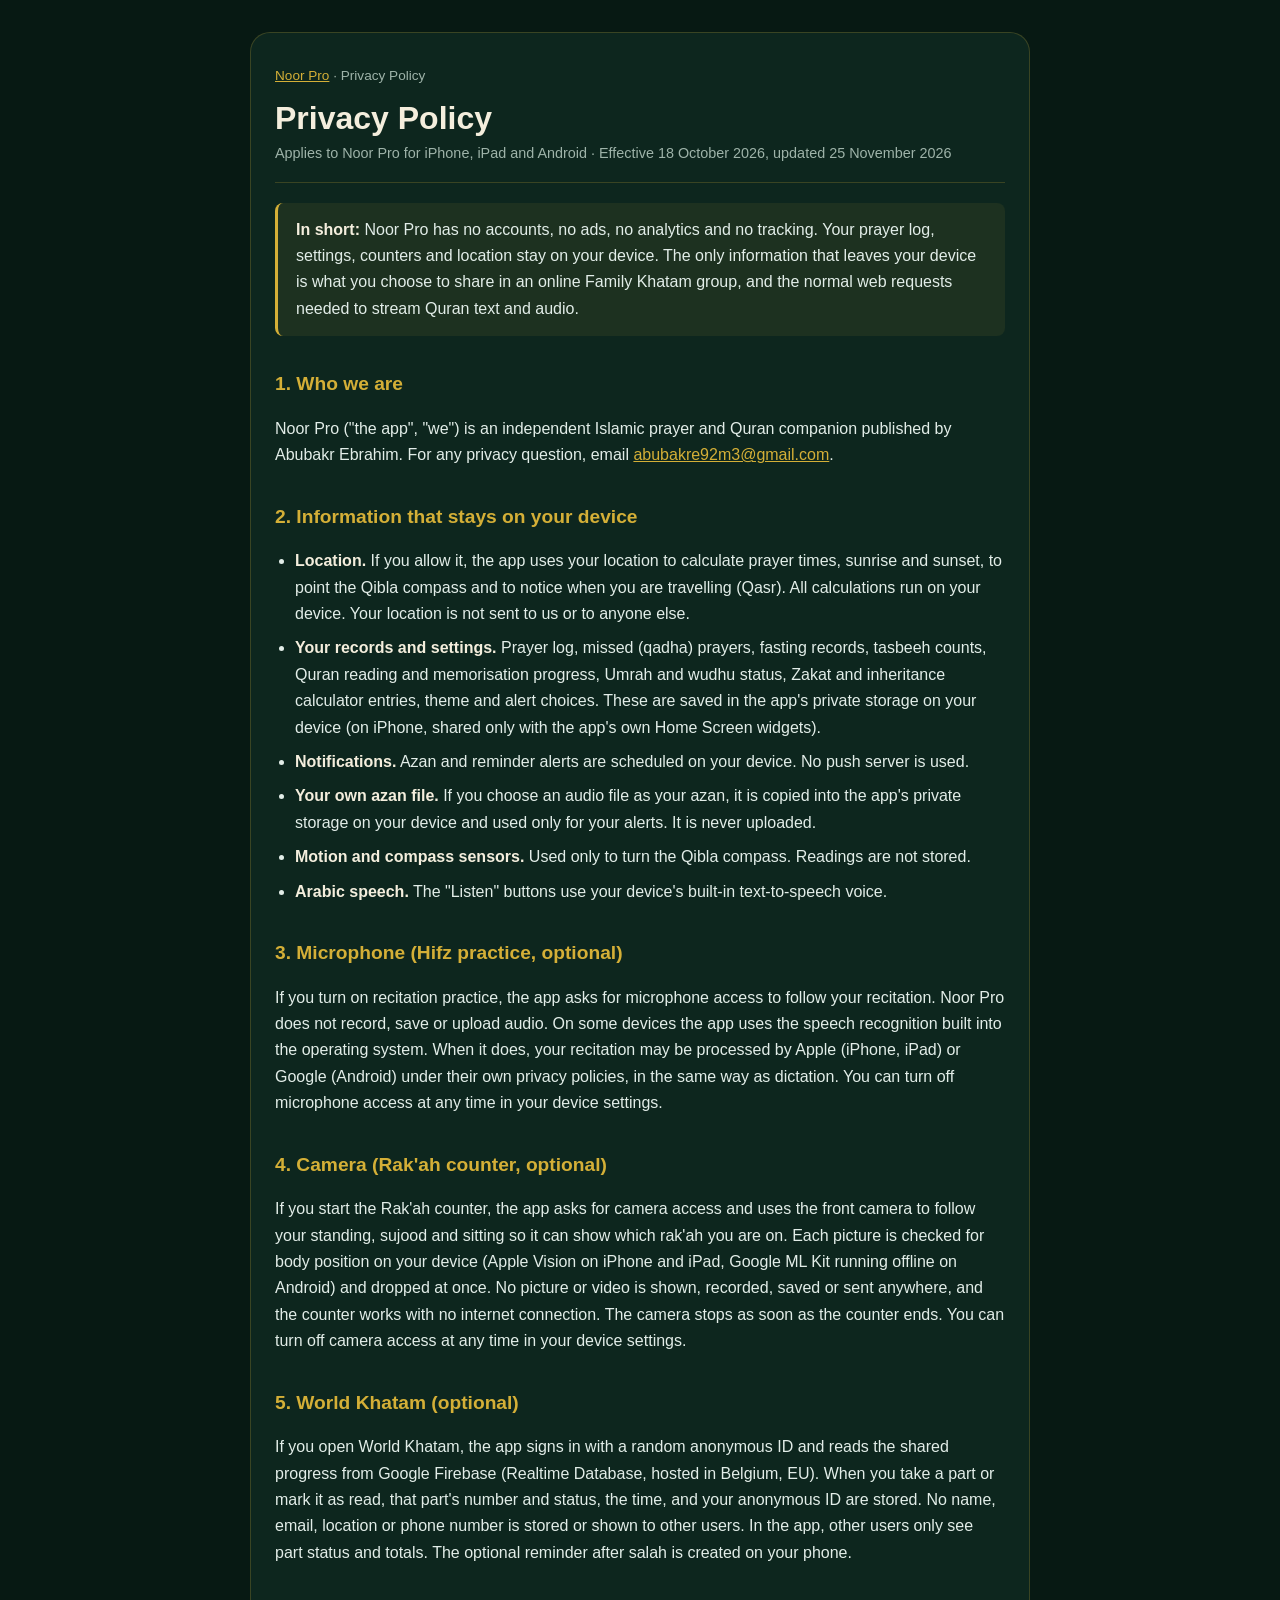
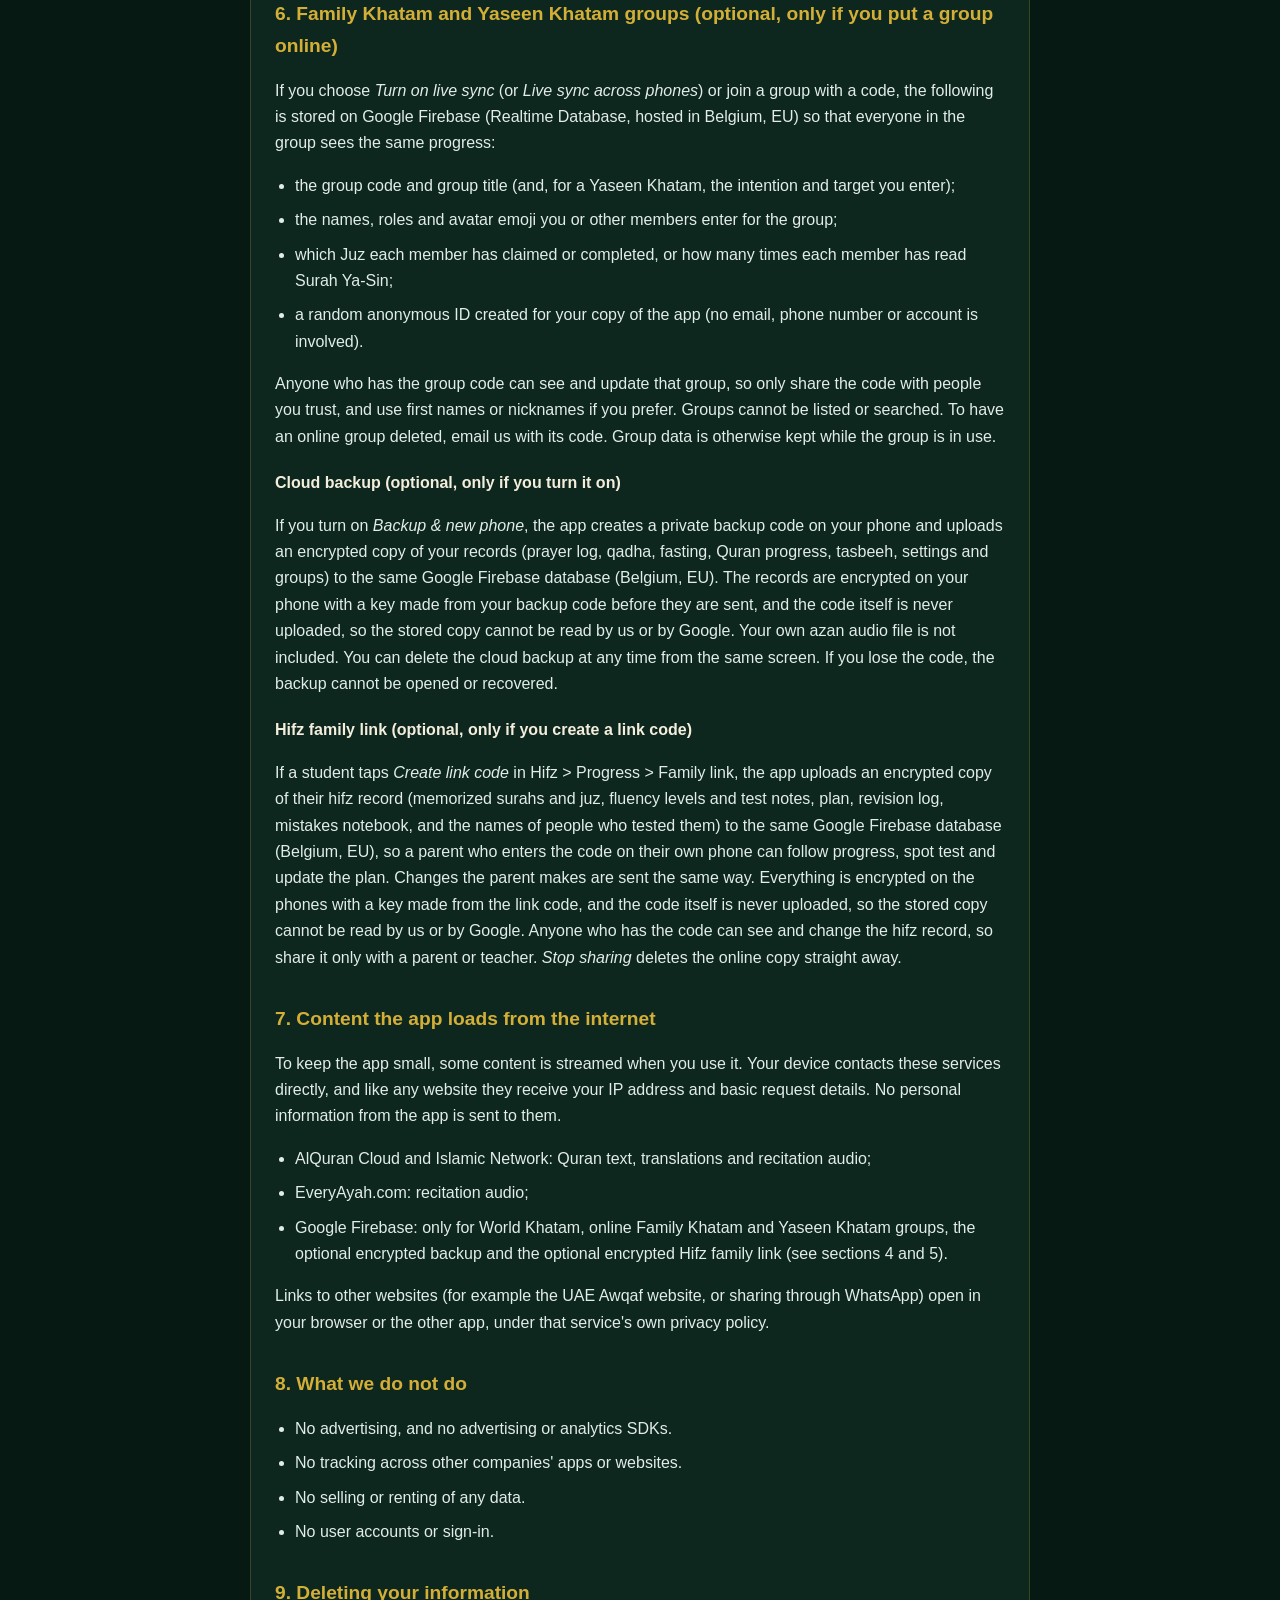
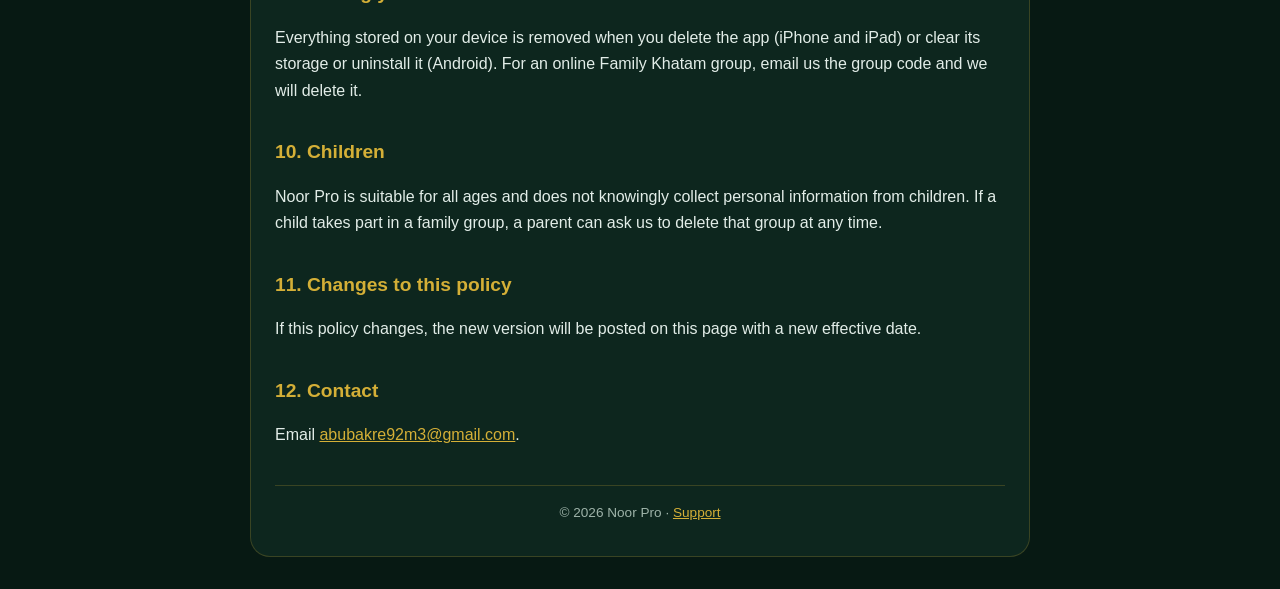
==== commit 4b7aa1c9: "Noor Pro privacy: camera section for the Rak'ah counter (on-device only) Co-Authored-By: Claude Opus" ====
--- a/privacy.html
+++ b/privacy.html
@@ -11,7 +11,7 @@
   <main class="container">
     <p class="crumbs"><a href="./">Noor Pro</a> · Privacy Policy</p>
     <h1>Privacy Policy</h1>
-    <p class="meta">Applies to Noor Pro for iPhone, iPad and Android · Effective 18 October 2026</p>
+    <p class="meta">Applies to Noor Pro for iPhone, iPad and Android · Effective 18 October 2026, updated 25 November 2026</p>
 
     <div class="highlight">
       <strong>In short:</strong> Noor Pro has no accounts, no ads, no analytics and no tracking. Your prayer log, settings,
@@ -45,13 +45,20 @@
       When it does, your recitation may be processed by Apple (iPhone, iPad) or Google (Android) under their own privacy
       policies, in the same way as dictation. You can turn off microphone access at any time in your device settings.</p>
 
-    <h2>4. World Khatam (optional)</h2>
+    <h2>4. Camera (Rak'ah counter, optional)</h2>
+    <p>If you start the Rak'ah counter, the app asks for camera access and uses the front camera to follow your standing,
+      sujood and sitting so it can show which rak'ah you are on. Each picture is checked for body position on your device
+      (Apple Vision on iPhone and iPad, Google ML Kit running offline on Android) and dropped at once. No picture or video is
+      shown, recorded, saved or sent anywhere, and the counter works with no internet connection. The camera stops as soon as
+      the counter ends. You can turn off camera access at any time in your device settings.</p>
+
+    <h2>5. World Khatam (optional)</h2>
     <p>If you open World Khatam, the app signs in with a random anonymous ID and reads the shared progress from Google Firebase
       (Realtime Database, hosted in Belgium, EU). When you take a part or mark it as read, that part's number and status, the time,
       and your anonymous ID are stored. No name, email, location or phone number is stored or shown to other users. In the app, other
       users only see part status and totals. The optional reminder after salah is created on your phone.</p>
 
-    <h2>5. Family Khatam and Yaseen Khatam groups (optional, only if you put a group online)</h2>
+    <h2>6. Family Khatam and Yaseen Khatam groups (optional, only if you put a group online)</h2>
     <p>If you choose <em>Turn on live sync</em> (or <em>Live sync across phones</em>) or join a group with a code, the
       following is stored on Google Firebase (Realtime Database, hosted in Belgium, EU) so that everyone in the group sees
       the same progress:</p>
@@ -82,7 +89,7 @@
       uploaded, so the stored copy cannot be read by us or by Google. Anyone who has the code can see and change the hifz
       record, so share it only with a parent or teacher. <em>Stop sharing</em> deletes the online copy straight away.</p>
 
-    <h2>6. Content the app loads from the internet</h2>
+    <h2>7. Content the app loads from the internet</h2>
     <p>To keep the app small, some content is streamed when you use it. Your device contacts these services directly, and
       like any website they receive your IP address and basic request details. No personal information from the app is
       sent to them.</p>
@@ -94,7 +101,7 @@
     <p>Links to other websites (for example the UAE Awqaf website, or sharing through WhatsApp) open in your browser or the
       other app, under that service's own privacy policy.</p>
 
-    <h2>7. What we do not do</h2>
+    <h2>8. What we do not do</h2>
     <ul>
       <li>No advertising, and no advertising or analytics SDKs.</li>
       <li>No tracking across other companies' apps or websites.</li>
@@ -102,18 +109,18 @@
       <li>No user accounts or sign-in.</li>
     </ul>
 
-    <h2>8. Deleting your information</h2>
+    <h2>9. Deleting your information</h2>
     <p>Everything stored on your device is removed when you delete the app (iPhone and iPad) or clear its storage or
       uninstall it (Android). For an online Family Khatam group, email us the group code and we will delete it.</p>
 
-    <h2>9. Children</h2>
+    <h2>10. Children</h2>
     <p>Noor Pro is suitable for all ages and does not knowingly collect personal information from children. If a child
       takes part in a family group, a parent can ask us to delete that group at any time.</p>
 
-    <h2>10. Changes to this policy</h2>
+    <h2>11. Changes to this policy</h2>
     <p>If this policy changes, the new version will be posted on this page with a new effective date.</p>
 
-    <h2>11. Contact</h2>
+    <h2>12. Contact</h2>
     <p>Email <a href="mailto:abubakre92m3@gmail.com">abubakre92m3@gmail.com</a>.</p>
 
     <footer>© 2026 Noor Pro · <a href="./">Support</a></footer>
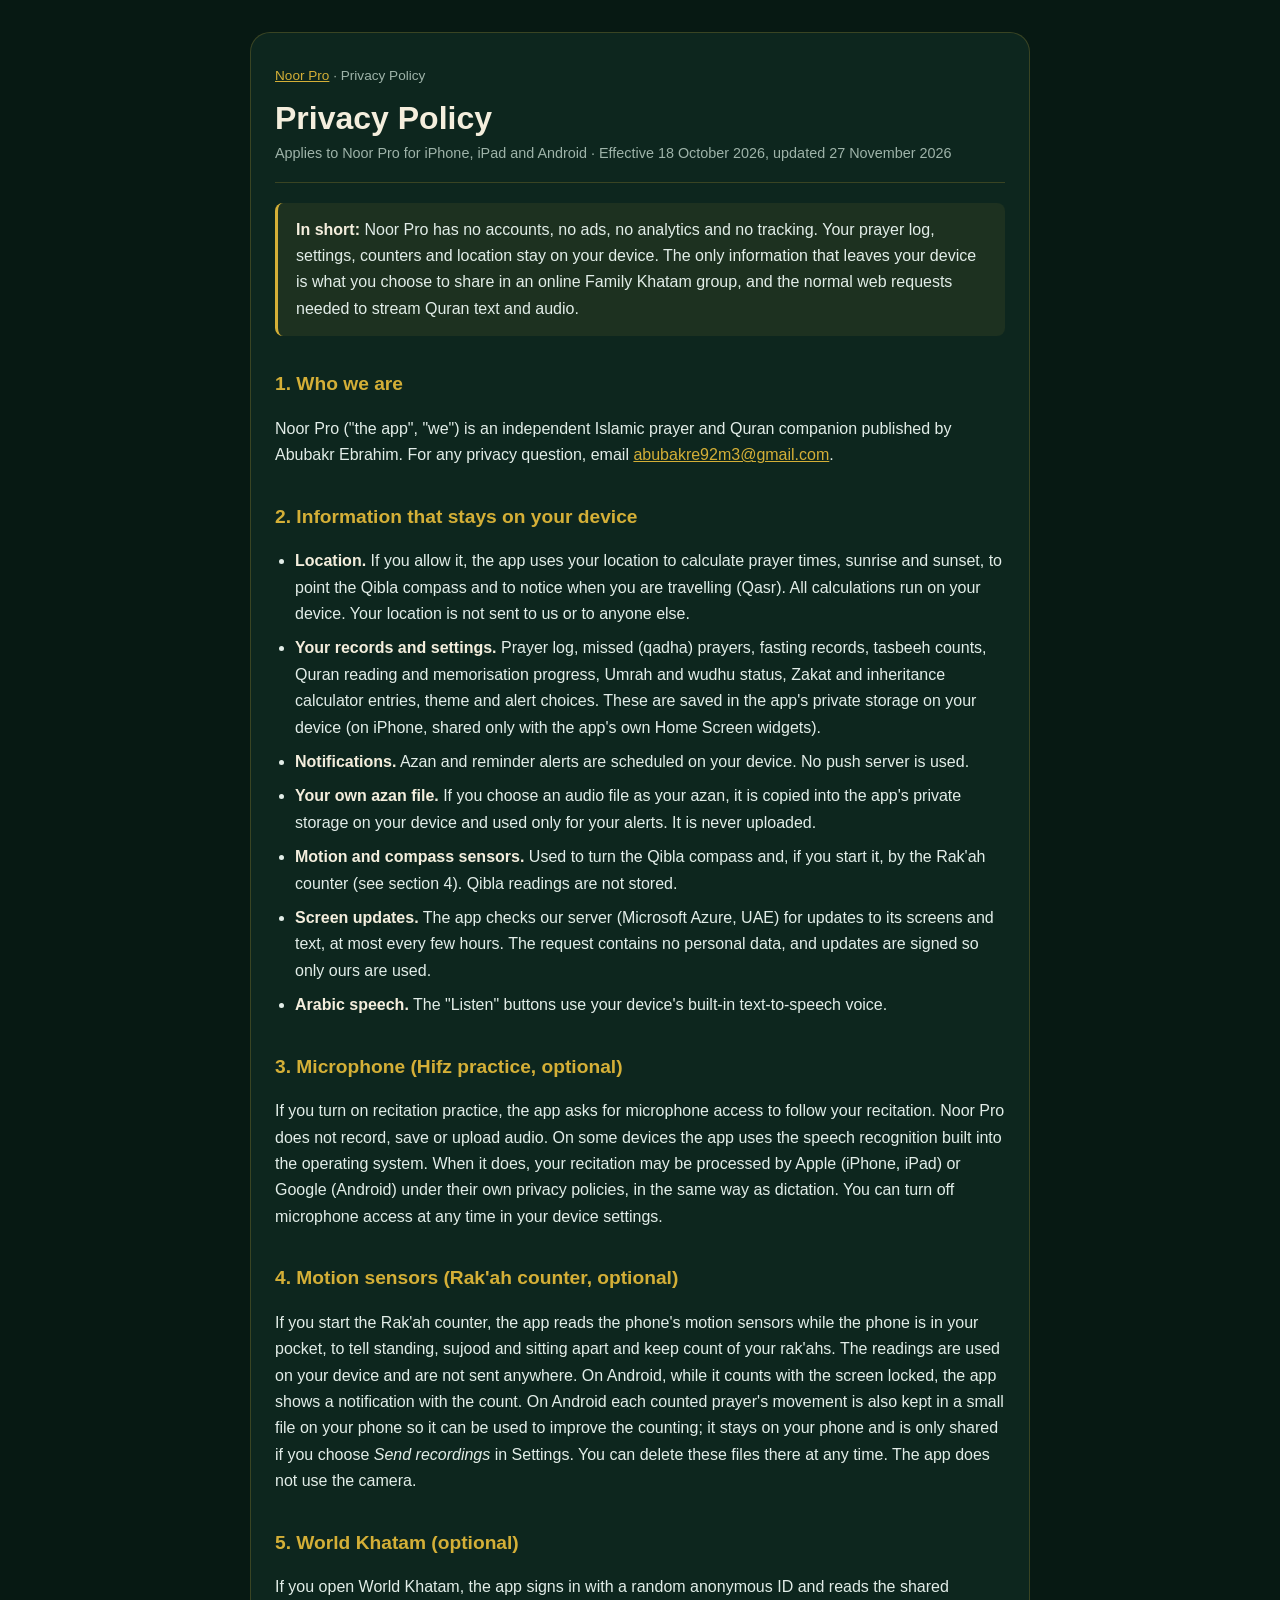
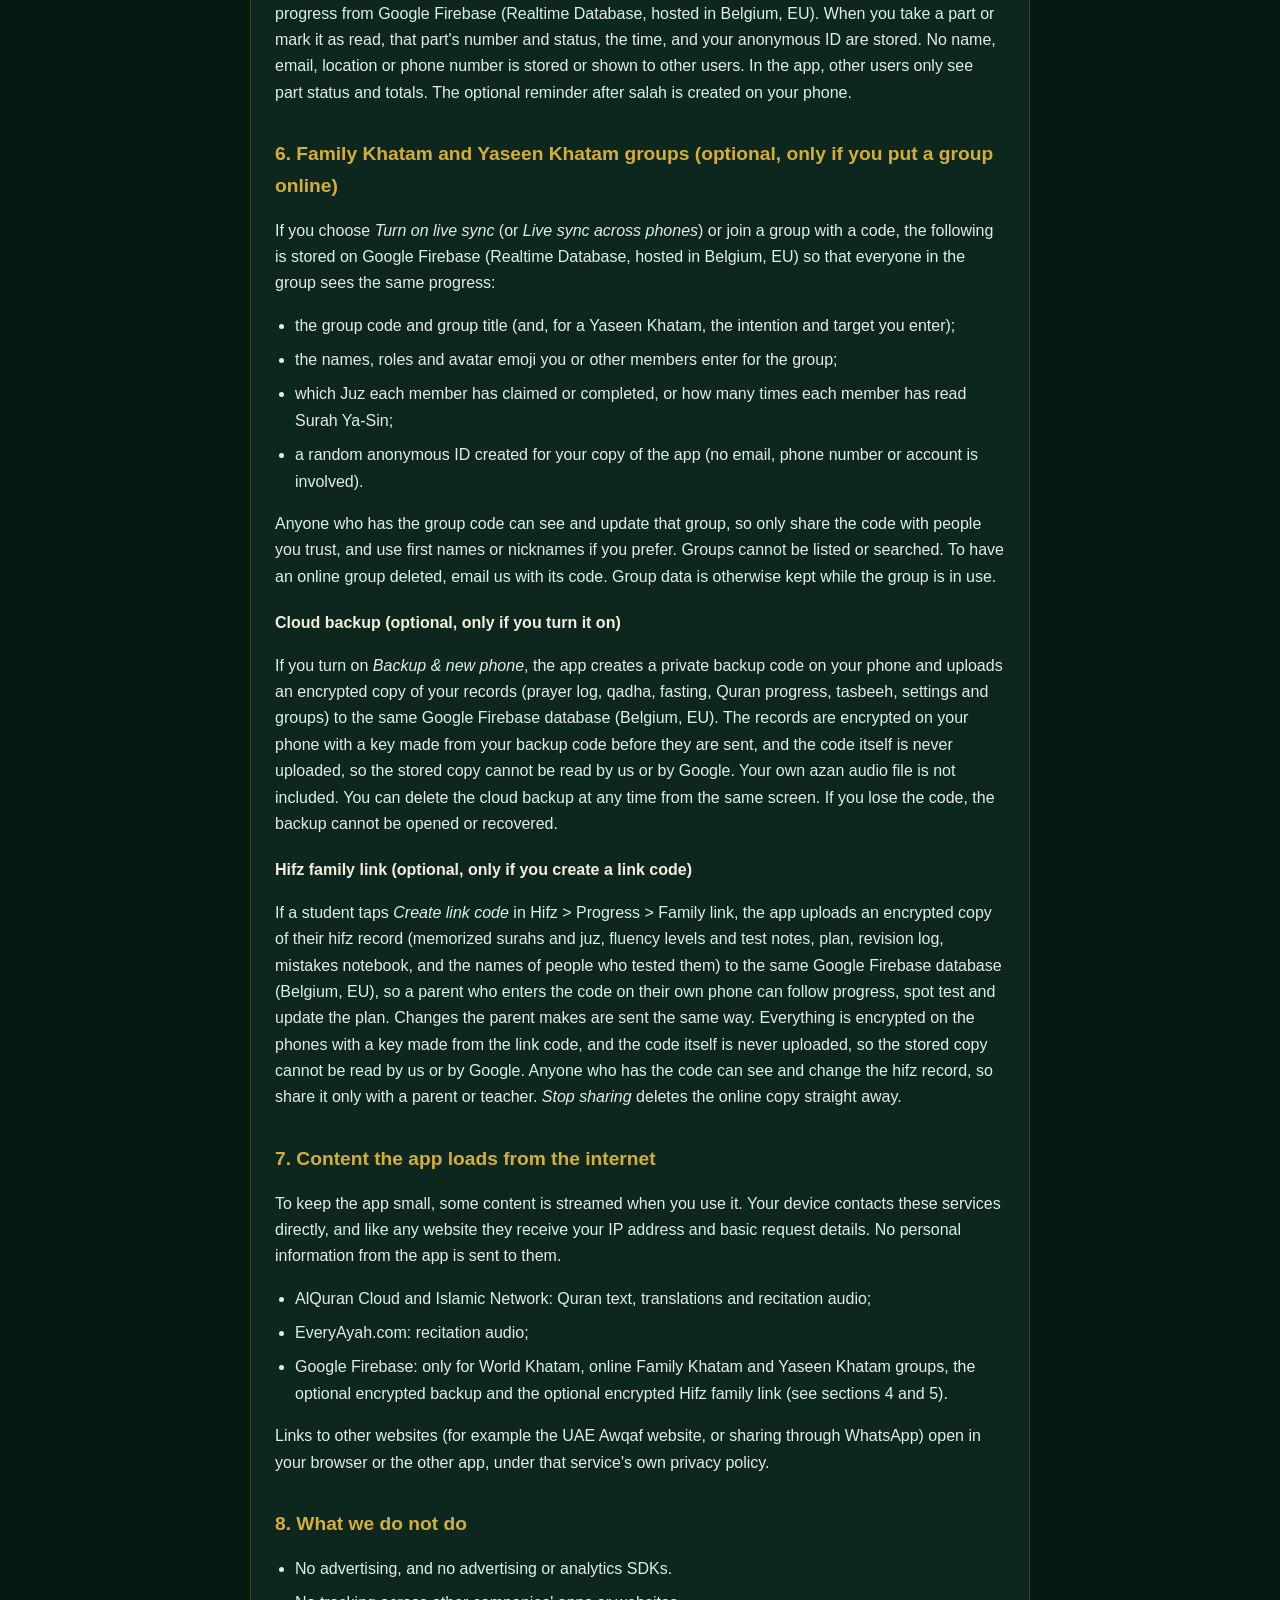
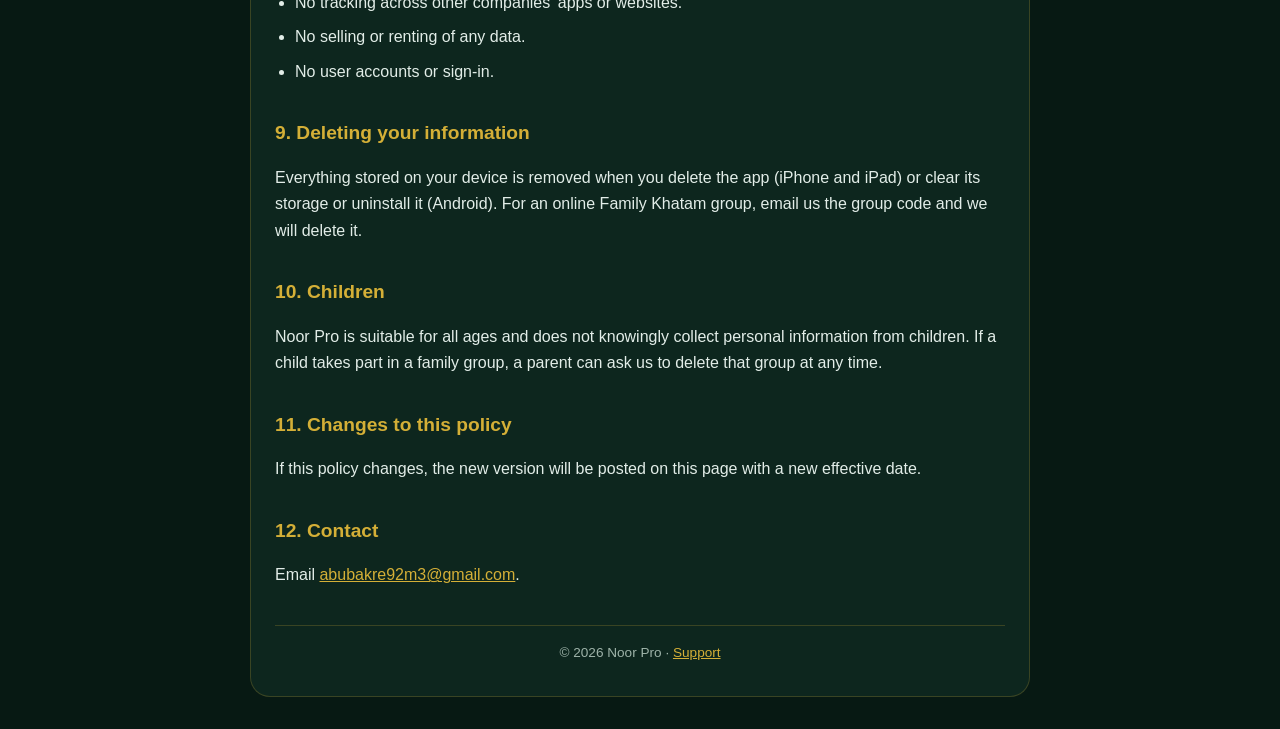
==== commit f6103426: "Noor Pro privacy: Rak'ah counter uses motion sensors (camera removed); signed screen-update checks C" ====
--- a/privacy.html
+++ b/privacy.html
@@ -11,7 +11,7 @@
   <main class="container">
     <p class="crumbs"><a href="./">Noor Pro</a> · Privacy Policy</p>
     <h1>Privacy Policy</h1>
-    <p class="meta">Applies to Noor Pro for iPhone, iPad and Android · Effective 18 October 2026, updated 25 November 2026</p>
+    <p class="meta">Applies to Noor Pro for iPhone, iPad and Android · Effective 18 October 2026, updated 27 November 2026</p>
 
     <div class="highlight">
       <strong>In short:</strong> Noor Pro has no accounts, no ads, no analytics and no tracking. Your prayer log, settings,
@@ -35,7 +35,10 @@
       <li><strong>Notifications.</strong> Azan and reminder alerts are scheduled on your device. No push server is used.</li>
       <li><strong>Your own azan file.</strong> If you choose an audio file as your azan, it is copied into the app's private
         storage on your device and used only for your alerts. It is never uploaded.</li>
-      <li><strong>Motion and compass sensors.</strong> Used only to turn the Qibla compass. Readings are not stored.</li>
+      <li><strong>Motion and compass sensors.</strong> Used to turn the Qibla compass and, if you start it, by the Rak'ah
+        counter (see section 4). Qibla readings are not stored.</li>
+      <li><strong>Screen updates.</strong> The app checks our server (Microsoft Azure, UAE) for updates to its screens and
+        text, at most every few hours. The request contains no personal data, and updates are signed so only ours are used.</li>
       <li><strong>Arabic speech.</strong> The "Listen" buttons use your device's built-in text-to-speech voice.</li>
     </ul>
 
@@ -45,12 +48,13 @@
       When it does, your recitation may be processed by Apple (iPhone, iPad) or Google (Android) under their own privacy
       policies, in the same way as dictation. You can turn off microphone access at any time in your device settings.</p>
 
-    <h2>4. Camera (Rak'ah counter, optional)</h2>
-    <p>If you start the Rak'ah counter, the app asks for camera access and uses the front camera to follow your standing,
-      sujood and sitting so it can show which rak'ah you are on. Each picture is checked for body position on your device
-      (Apple Vision on iPhone and iPad, Google ML Kit running offline on Android) and dropped at once. No picture or video is
-      shown, recorded, saved or sent anywhere, and the counter works with no internet connection. The camera stops as soon as
-      the counter ends. You can turn off camera access at any time in your device settings.</p>
+    <h2>4. Motion sensors (Rak'ah counter, optional)</h2>
+    <p>If you start the Rak'ah counter, the app reads the phone's motion sensors while the phone is in your pocket, to tell
+      standing, sujood and sitting apart and keep count of your rak'ahs. The readings are used on your device and are not
+      sent anywhere. On Android, while it counts with the screen locked, the app shows a notification with the count. On
+      Android each counted prayer's movement is also kept in a small file on your phone so it can be used to improve the
+      counting; it stays on your phone and is only shared if you choose <em>Send recordings</em> in Settings. You can delete
+      these files there at any time. The app does not use the camera.</p>
 
     <h2>5. World Khatam (optional)</h2>
     <p>If you open World Khatam, the app signs in with a random anonymous ID and reads the shared progress from Google Firebase
